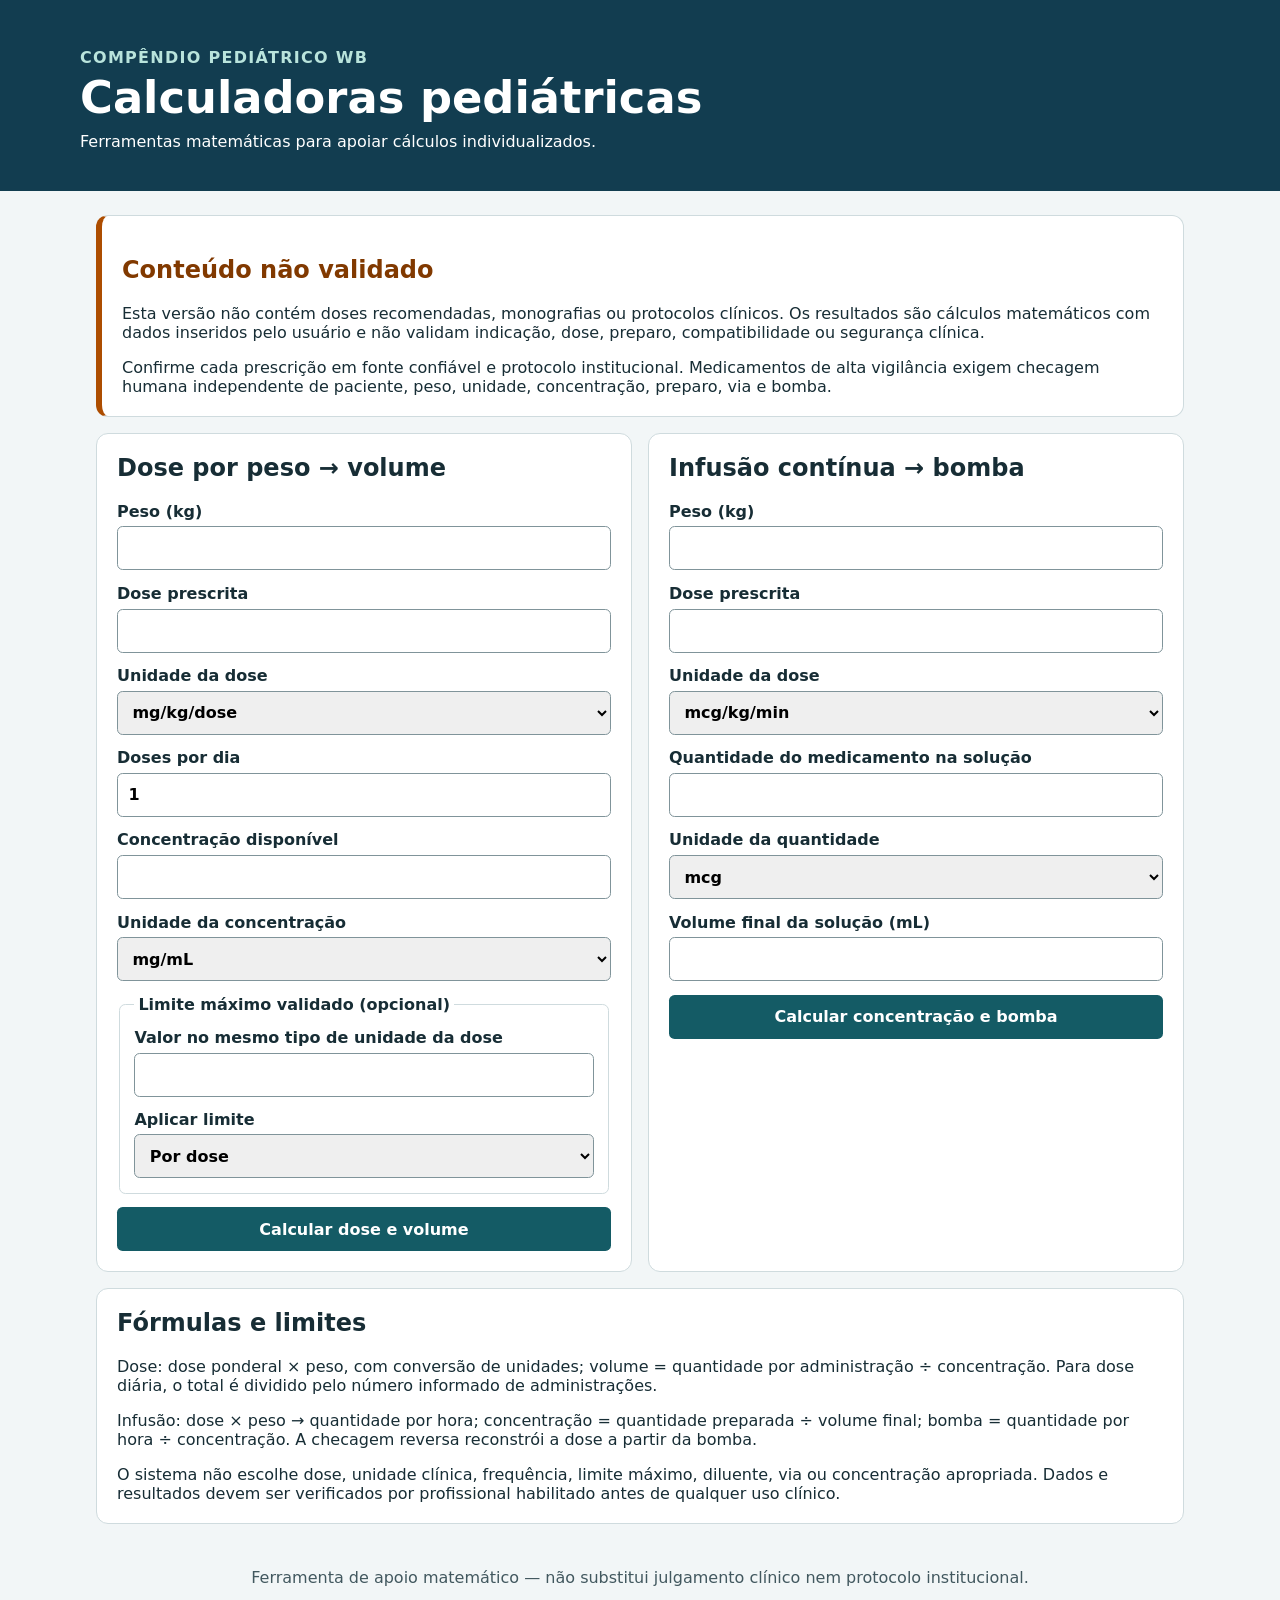
==== index.html @ 2117b73f "Add pediatric calculators and Pages deployment Co-authored-by: iagochaves3-cell <321781833+iagochave" ====
<!doctype html>
<html lang="pt-BR">
  <head>
    <meta charset="utf-8">
    <meta name="viewport" content="width=device-width, initial-scale=1">
    <meta name="theme-color" content="#123d50">
    <title>Compêndio Pediátrico WB — cálculos</title>
    <link rel="stylesheet" href="styles.css">
    <script type="module" src="src/app.mjs"></script>
  </head>
  <body>
    <header class="site-header">
      <p class="eyebrow">Compêndio Pediátrico WB</p>
      <h1>Calculadoras pediátricas</h1>
      <p>Ferramentas matemáticas para apoiar cálculos individualizados.</p>
    </header>

    <main>
      <section class="notice" aria-labelledby="notice-title">
        <h2 id="notice-title">Conteúdo não validado</h2>
        <p>Esta versão não contém doses recomendadas, monografias ou protocolos clínicos. Os resultados são cálculos matemáticos com dados inseridos pelo usuário e não validam indicação, dose, preparo, compatibilidade ou segurança clínica.</p>
        <p>Confirme cada prescrição em fonte confiável e protocolo institucional. Medicamentos de alta vigilância exigem checagem humana independente de paciente, peso, unidade, concentração, preparo, via e bomba.</p>
      </section>

      <div class="calculators">
        <section class="panel" aria-labelledby="dose-title">
          <h2 id="dose-title">Dose por peso → volume</h2>
          <form id="dose-form">
            <label>Peso (kg)
              <input name="weightKg" type="number" min="0.001" step="any" required>
            </label>
            <label>Dose prescrita
              <input name="dose" type="number" min="0.000001" step="any" required>
            </label>
            <label>Unidade da dose
              <select id="dose-unit" name="doseUnit">
                <option>mg/kg/dose</option><option>mcg/kg/dose</option>
                <option>g/kg/dose</option><option>U/kg/dose</option>
                <option>mU/kg/dose</option><option>mEq/kg/dose</option>
                <option>mg/kg/day</option><option>mcg/kg/day</option>
                <option>g/kg/day</option><option>U/kg/day</option>
                <option>mU/kg/day</option><option>mEq/kg/day</option>
              </select>
            </label>
            <label data-daily-field hidden>Doses por dia
              <input name="dosesPerDay" type="number" min="1" max="24" step="1" value="1">
            </label>
            <label>Concentração disponível
              <input name="concentration" type="number" min="0.000001" step="any" required>
            </label>
            <label>Unidade da concentração
              <select name="concentrationUnit">
                <option>mg/mL</option><option>mcg/mL</option><option>g/mL</option>
                <option>U/mL</option><option>mU/mL</option><option>mEq/mL</option>
              </select>
            </label>
            <fieldset>
              <legend>Limite máximo validado (opcional)</legend>
              <label>Valor no mesmo tipo de unidade da dose
                <input name="maximum" type="number" min="0.000001" step="any">
              </label>
              <label>Aplicar limite
                <select name="maximumScope">
                  <option value="dose">Por dose</option><option value="day">Por dia</option>
                </select>
              </label>
            </fieldset>
            <button type="submit">Calcular dose e volume</button>
            <p class="error" role="alert" hidden></p>
            <div class="result" id="dose-result" aria-live="polite" hidden></div>
          </form>
        </section>

        <section class="panel" aria-labelledby="infusion-title">
          <h2 id="infusion-title">Infusão contínua → bomba</h2>
          <form id="infusion-form">
            <label>Peso (kg)
              <input name="weightKg" type="number" min="0.001" step="any" required>
            </label>
            <label>Dose prescrita
              <input name="dose" type="number" min="0.000001" step="any" required>
            </label>
            <label>Unidade da dose
              <select name="doseUnit">
                <option>mcg/kg/min</option><option>mcg/kg/h</option>
                <option>mg/kg/min</option><option>mg/kg/h</option>
                <option>g/kg/min</option><option>g/kg/h</option>
                <option>U/kg/min</option><option>U/kg/h</option>
                <option>mU/kg/min</option><option>mU/kg/h</option>
                <option>mEq/kg/min</option><option>mEq/kg/h</option>
              </select>
            </label>
            <label>Quantidade do medicamento na solução
              <input name="quantity" type="number" min="0.000001" step="any" required>
            </label>
            <label>Unidade da quantidade
              <select name="quantityUnit">
                <option>mcg</option><option>mg</option><option>g</option>
                <option>U</option><option>mU</option><option>mEq</option>
              </select>
            </label>
            <label>Volume final da solução (mL)
              <input name="finalVolumeMl" type="number" min="0.001" step="any" required>
            </label>
            <button type="submit">Calcular concentração e bomba</button>
            <p class="error" role="alert" hidden></p>
            <div class="result" id="infusion-result" aria-live="polite" hidden></div>
          </form>
        </section>
      </div>

      <section class="method" aria-labelledby="method-title">
        <h2 id="method-title">Fórmulas e limites</h2>
        <p>Dose: dose ponderal × peso, com conversão de unidades; volume = quantidade por administração ÷ concentração. Para dose diária, o total é dividido pelo número informado de administrações.</p>
        <p>Infusão: dose × peso → quantidade por hora; concentração = quantidade preparada ÷ volume final; bomba = quantidade por hora ÷ concentração. A checagem reversa reconstrói a dose a partir da bomba.</p>
        <p>O sistema não escolhe dose, unidade clínica, frequência, limite máximo, diluente, via ou concentração apropriada. Dados e resultados devem ser verificados por profissional habilitado antes de qualquer uso clínico.</p>
      </section>
    </main>
    <footer>Ferramenta de apoio matemático — não substitui julgamento clínico nem protocolo institucional.</footer>
  </body>
</html>
---- styles.css ----
:root {
  color-scheme: light;
  font-family: system-ui, -apple-system, BlinkMacSystemFont, "Segoe UI", sans-serif;
  color: #172d35;
  background: #f2f6f7;
  font-synthesis: none;
}

* { box-sizing: border-box; }

body { margin: 0; }

.site-header {
  padding: 2.5rem max(1.25rem, calc((100% - 1120px) / 2));
  color: white;
  background: #123d50;
}

.site-header h1 { margin: 0.25rem 0; font-size: clamp(1.8rem, 5vw, 2.8rem); }
.site-header p { margin: 0.5rem 0 0; }
.eyebrow { color: #b9e4dc; font-weight: 700; letter-spacing: 0.08em; text-transform: uppercase; }
main { max-width: 1120px; margin: 1.5rem auto; padding: 0 1rem; }

.notice, .panel, .method {
  border: 1px solid #cfdbde;
  border-radius: 0.75rem;
  background: white;
  padding: 1.25rem;
}

.notice { border-left: 6px solid #ad4d00; }
.notice h2 { color: #813900; }
.notice p:last-child, .method p:last-child { margin-bottom: 0; }
.calculators { display: grid; grid-template-columns: repeat(2, minmax(0, 1fr)); gap: 1rem; margin: 1rem 0; }
.panel h2, .method h2 { margin-top: 0; }
form { display: grid; gap: 0.85rem; }
label { display: grid; gap: 0.35rem; font-weight: 650; }
input, select, button { min-height: 2.75rem; border: 1px solid #80949a; border-radius: 0.35rem; padding: 0.5rem 0.65rem; font: inherit; }
input:focus, select:focus, button:focus-visible { outline: 3px solid #70b6a8; outline-offset: 2px; }
fieldset { display: grid; gap: 0.8rem; border: 1px solid #cfdbde; border-radius: 0.4rem; padding: 0.9rem; }
legend { font-weight: 700; padding: 0 0.25rem; }
button { border: 0; color: white; background: #145b65; font-weight: 700; cursor: pointer; }
button:hover { background: #0e434b; }
.result { border-radius: 0.4rem; background: #e9f5f1; padding: 0.8rem; overflow-wrap: anywhere; }
.result p:first-child { margin-top: 0; }
.result p:last-child { margin-bottom: 0; }
.warning, .error { color: #813900; font-weight: 700; }
.error { padding: 0.75rem; border-radius: 0.4rem; background: #fff0df; }
.method { margin-bottom: 1rem; }
footer { padding: 1.25rem; text-align: center; color: #42585f; }

@media (max-width: 760px) {
  .calculators { grid-template-columns: 1fr; }
}
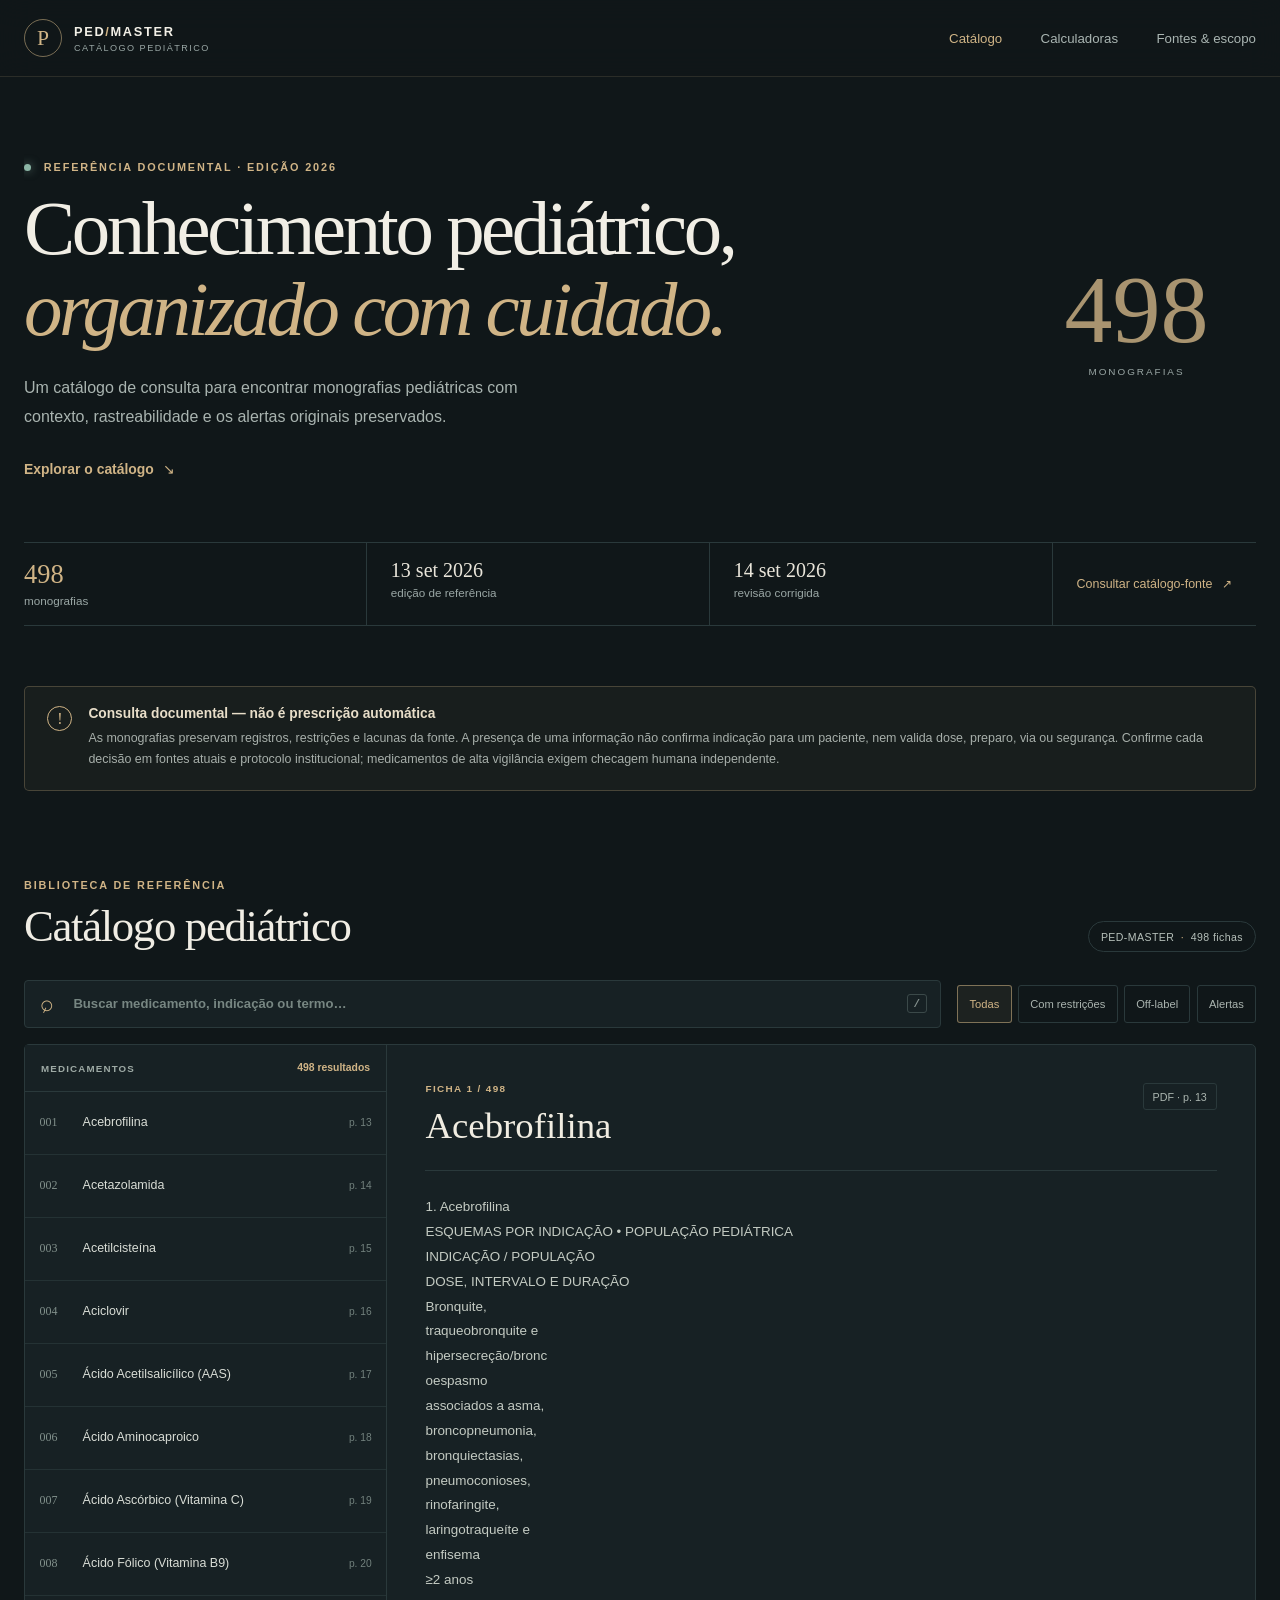
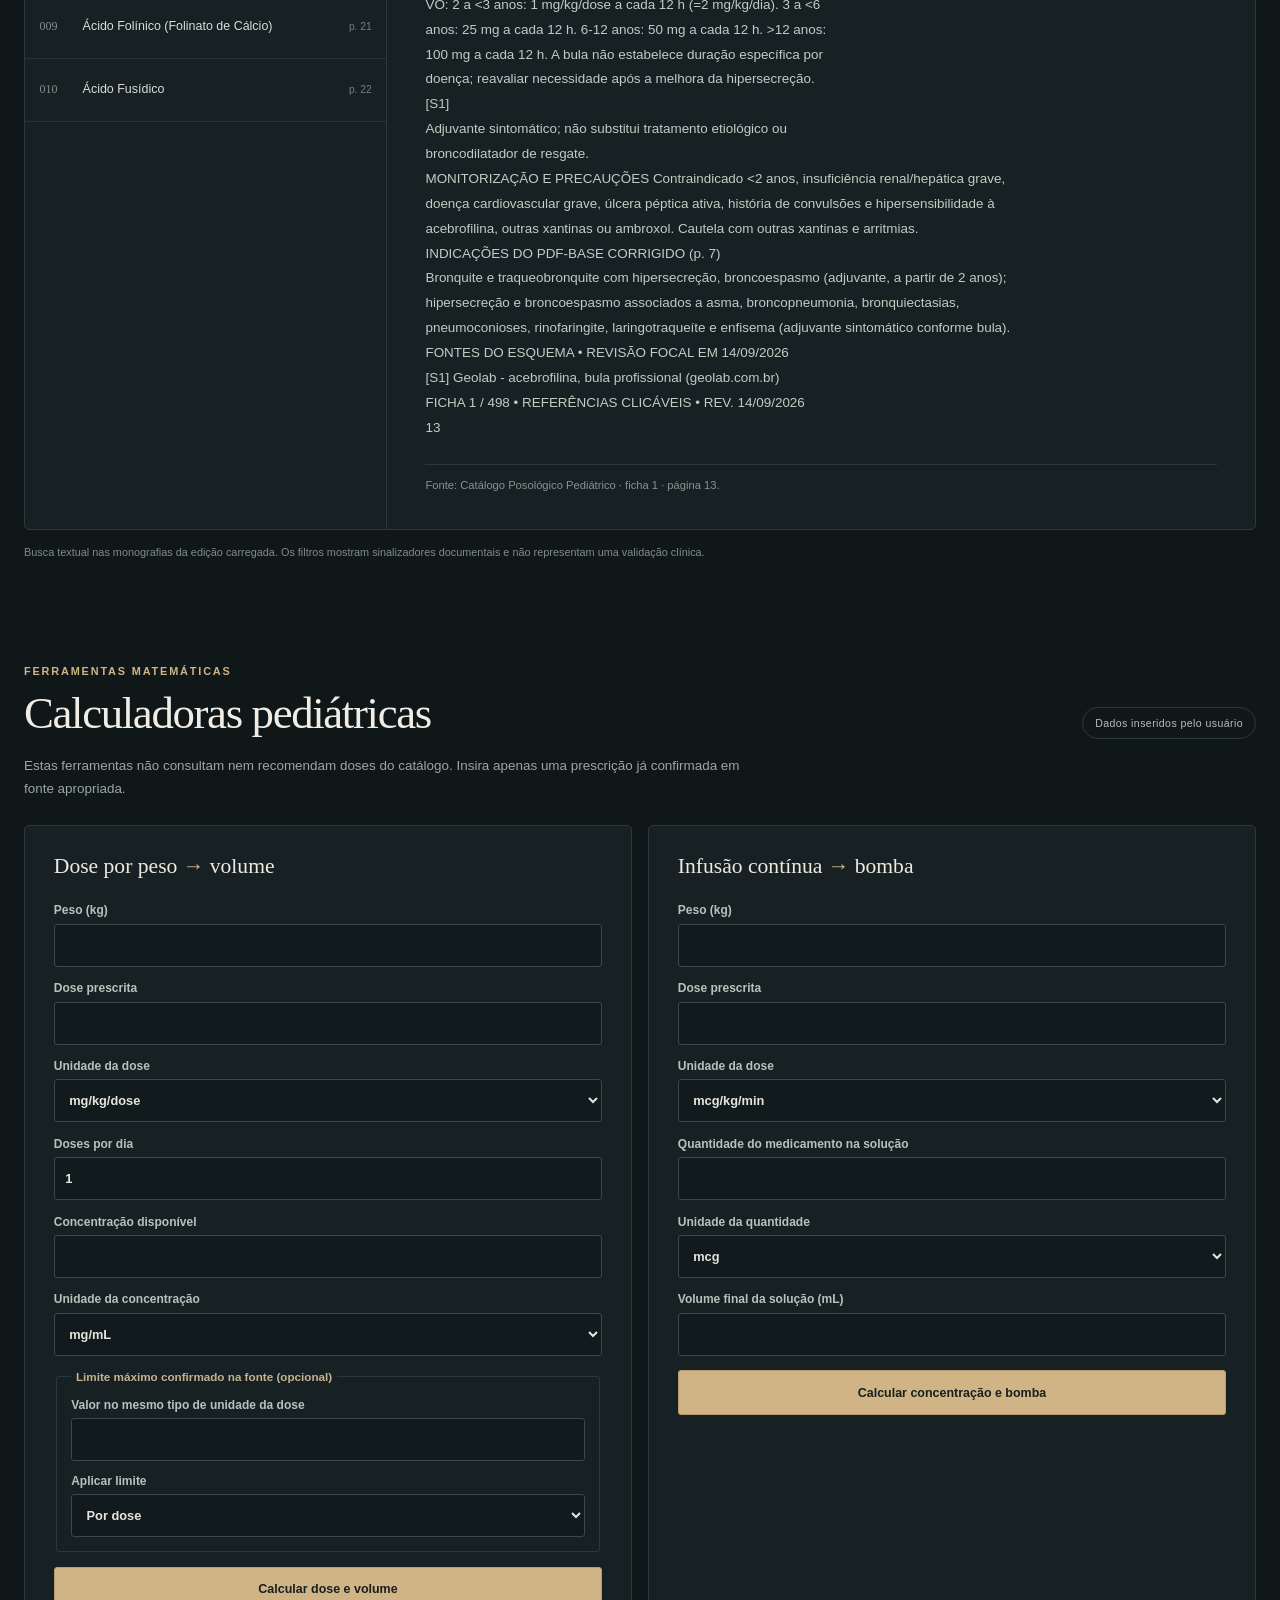
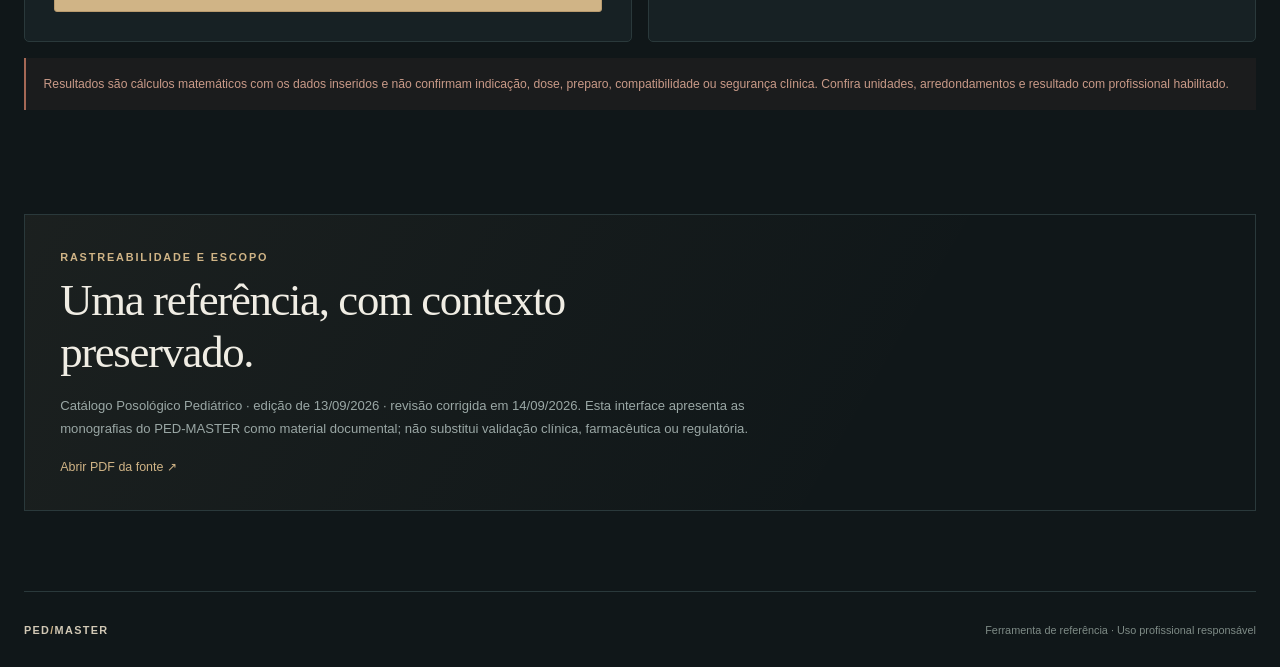
==== commit 7dd7fc60: "Changes before error encountered Agent-Logs-Url: https://github.com/iagochaves3-cell/compeniowb/sess" ====
--- a/index.html
+++ b/index.html
@@ -3,119 +3,190 @@
   <head>
     <meta charset="utf-8">
     <meta name="viewport" content="width=device-width, initial-scale=1">
-    <meta name="theme-color" content="#123d50">
-    <title>Compêndio Pediátrico WB — cálculos</title>
+    <meta name="theme-color" content="#101719">
+    <meta name="description" content="Catálogo Pediátrico — consulta documental e busca em 498 monografias do PED-MASTER.">
+    <title>Catálogo Pediátrico — PED-MASTER</title>
     <link rel="stylesheet" href="styles.css">
+    <script type="module" src="src/catalog.mjs"></script>
     <script type="module" src="src/app.mjs"></script>
   </head>
   <body>
     <header class="site-header">
-      <p class="eyebrow">Compêndio Pediátrico WB</p>
-      <h1>Calculadoras pediátricas</h1>
-      <p>Ferramentas matemáticas para apoiar cálculos individualizados.</p>
+      <div class="header-inner">
+        <a class="brand" href="#inicio" aria-label="Catálogo Pediátrico, início">
+          <span class="brand-mark" aria-hidden="true">P</span>
+          <span><span class="brand-name">PED<span class="brand-separator">/</span>MASTER</span><span class="brand-caption">CATÁLOGO PEDIÁTRICO</span></span>
+        </a>
+        <nav aria-label="Navegação principal">
+          <a class="active" href="#catalogo">Catálogo</a>
+          <a href="#calculadoras">Calculadoras</a>
+          <a href="#fontes">Fontes &amp; escopo</a>
+        </nav>
+      </div>
     </header>
 
-    <main>
-      <section class="notice" aria-labelledby="notice-title">
-        <h2 id="notice-title">Conteúdo não validado</h2>
-        <p>Esta versão não contém doses recomendadas, monografias ou protocolos clínicos. Os resultados são cálculos matemáticos com dados inseridos pelo usuário e não validam indicação, dose, preparo, compatibilidade ou segurança clínica.</p>
-        <p>Confirme cada prescrição em fonte confiável e protocolo institucional. Medicamentos de alta vigilância exigem checagem humana independente de paciente, peso, unidade, concentração, preparo, via e bomba.</p>
+    <main id="inicio">
+      <section class="hero" aria-labelledby="page-title">
+        <div class="hero-copy">
+          <p class="eyebrow"><span class="status-dot" aria-hidden="true"></span> Referência documental · edição 2026</p>
+          <h1 id="page-title">Conhecimento pediátrico,<br><em>organizado com cuidado.</em></h1>
+          <p class="hero-description">Um catálogo de consulta para encontrar monografias pediátricas com contexto, rastreabilidade e os alertas originais preservados.</p>
+          <a class="hero-link" href="#catalogo">Explorar o catálogo <span aria-hidden="true">↘</span></a>
+        </div>
+        <div class="hero-ornament" aria-hidden="true"><span>498</span><small>MONOGRAFIAS</small></div>
       </section>
 
-      <div class="calculators">
-        <section class="panel" aria-labelledby="dose-title">
-          <h2 id="dose-title">Dose por peso → volume</h2>
-          <form id="dose-form">
-            <label>Peso (kg)
-              <input name="weightKg" type="number" min="0.001" step="any" required>
-            </label>
-            <label>Dose prescrita
-              <input name="dose" type="number" min="0.000001" step="any" required>
-            </label>
-            <label>Unidade da dose
-              <select id="dose-unit" name="doseUnit">
-                <option>mg/kg/dose</option><option>mcg/kg/dose</option>
-                <option>g/kg/dose</option><option>U/kg/dose</option>
-                <option>mU/kg/dose</option><option>mEq/kg/dose</option>
-                <option>mg/kg/day</option><option>mcg/kg/day</option>
-                <option>g/kg/day</option><option>U/kg/day</option>
-                <option>mU/kg/day</option><option>mEq/kg/day</option>
-              </select>
-            </label>
-            <label data-daily-field hidden>Doses por dia
-              <input name="dosesPerDay" type="number" min="1" max="24" step="1" value="1">
-            </label>
-            <label>Concentração disponível
-              <input name="concentration" type="number" min="0.000001" step="any" required>
-            </label>
-            <label>Unidade da concentração
-              <select name="concentrationUnit">
-                <option>mg/mL</option><option>mcg/mL</option><option>g/mL</option>
-                <option>U/mL</option><option>mU/mL</option><option>mEq/mL</option>
-              </select>
-            </label>
-            <fieldset>
-              <legend>Limite máximo validado (opcional)</legend>
-              <label>Valor no mesmo tipo de unidade da dose
-                <input name="maximum" type="number" min="0.000001" step="any">
+      <section class="stats" aria-label="Dados da edição">
+        <div><strong id="stat-count">—</strong><span>monografias</span></div>
+        <div><strong>13 set 2026</strong><span>edição de referência</span></div>
+        <div><strong>14 set 2026</strong><span>revisão corrigida</span></div>
+        <a href="catalogo-base.pdf" target="_blank" rel="noreferrer">Consultar catálogo-fonte <span aria-hidden="true">↗</span></a>
+      </section>
+
+      <section class="safety-notice" aria-labelledby="safety-title">
+        <span class="notice-icon" aria-hidden="true">!</span>
+        <div>
+          <h2 id="safety-title">Consulta documental — não é prescrição automática</h2>
+          <p>As monografias preservam registros, restrições e lacunas da fonte. A presença de uma informação não confirma indicação para um paciente, nem valida dose, preparo, via ou segurança. Confirme cada decisão em fontes atuais e protocolo institucional; medicamentos de alta vigilância exigem checagem humana independente.</p>
+        </div>
+      </section>
+
+      <section id="catalogo" class="catalog-section" aria-labelledby="catalog-title">
+        <div class="section-heading">
+          <div><p class="eyebrow">Biblioteca de referência</p><h2 id="catalog-title">Catálogo pediátrico</h2></div>
+          <span class="source-chip">PED-MASTER <span aria-hidden="true">·</span> 498 fichas</span>
+        </div>
+
+        <div class="catalog-tools">
+          <label class="search-box">
+            <span class="search-icon" aria-hidden="true">⌕</span>
+            <span class="visually-hidden">Buscar medicamento ou conteúdo da monografia</span>
+            <input id="catalog-search" type="search" placeholder="Buscar medicamento, indicação ou termo…" autocomplete="off">
+            <kbd>/</kbd>
+          </label>
+          <div class="filter-row" role="group" aria-label="Filtrar monografias">
+            <button class="filter-button selected" type="button" data-filter="all" aria-pressed="true">Todas</button>
+            <button class="filter-button" type="button" data-filter="restriction" aria-pressed="false">Com restrições</button>
+            <button class="filter-button" type="button" data-filter="off-label" aria-pressed="false">Off-label</button>
+            <button class="filter-button" type="button" data-filter="alert" aria-pressed="false">Alertas</button>
+          </div>
+        </div>
+
+        <div class="catalog-layout">
+          <aside class="catalog-sidebar" aria-label="Resultados do catálogo">
+            <div class="list-heading"><span>MEDICAMENTOS</span><span id="result-count" aria-live="polite">Carregando…</span></div>
+            <div id="catalog-list" class="catalog-list"></div>
+          </aside>
+          <article id="monograph" class="monograph" aria-live="polite" aria-label="Detalhes da monografia selecionada">
+            <div class="loading-state"><span class="loading-ring" aria-hidden="true"></span><p>Carregando o catálogo…</p></div>
+          </article>
+        </div>
+        <p id="catalog-error" class="catalog-error" role="alert" hidden>Não foi possível carregar o catálogo. Atualize a página ou consulte o arquivo-fonte.</p>
+        <p class="catalog-footnote">Busca textual nas monografias da edição carregada. Os filtros mostram sinalizadores documentais e não representam uma validação clínica.</p>
+      </section>
+
+      <section id="calculadoras" class="calculators-section" aria-labelledby="calculators-title">
+        <div class="section-heading">
+          <div><p class="eyebrow">Ferramentas matemáticas</p><h2 id="calculators-title">Calculadoras pediátricas</h2></div>
+          <span class="source-chip">Dados inseridos pelo usuário</span>
+        </div>
+        <p class="section-intro">Estas ferramentas não consultam nem recomendam doses do catálogo. Insira apenas uma prescrição já confirmada em fonte apropriada.</p>
+        <div class="calculators">
+          <section class="panel" aria-labelledby="dose-title">
+            <h3 id="dose-title">Dose por peso <span>→</span> volume</h3>
+            <form id="dose-form">
+              <label>Peso (kg)
+                <input name="weightKg" type="number" min="0.001" step="any" required>
               </label>
-              <label>Aplicar limite
-                <select name="maximumScope">
-                  <option value="dose">Por dose</option><option value="day">Por dia</option>
+              <label>Dose prescrita
+                <input name="dose" type="number" min="0.000001" step="any" required>
+              </label>
+              <label>Unidade da dose
+                <select id="dose-unit" name="doseUnit">
+                  <option>mg/kg/dose</option><option>mcg/kg/dose</option>
+                  <option>g/kg/dose</option><option>U/kg/dose</option>
+                  <option>mU/kg/dose</option><option>mEq/kg/dose</option>
+                  <option>mg/kg/day</option><option>mcg/kg/day</option>
+                  <option>g/kg/day</option><option>U/kg/day</option>
+                  <option>mU/kg/day</option><option>mEq/kg/day</option>
                 </select>
               </label>
-            </fieldset>
-            <button type="submit">Calcular dose e volume</button>
-            <p class="error" role="alert" hidden></p>
-            <div class="result" id="dose-result" aria-live="polite" hidden></div>
-          </form>
-        </section>
+              <label data-daily-field hidden>Doses por dia
+                <input name="dosesPerDay" type="number" min="1" max="24" step="1" value="1">
+              </label>
+              <label>Concentração disponível
+                <input name="concentration" type="number" min="0.000001" step="any" required>
+              </label>
+              <label>Unidade da concentração
+                <select name="concentrationUnit">
+                  <option>mg/mL</option><option>mcg/mL</option><option>g/mL</option>
+                  <option>U/mL</option><option>mU/mL</option><option>mEq/mL</option>
+                </select>
+              </label>
+              <fieldset>
+                <legend>Limite máximo confirmado na fonte (opcional)</legend>
+                <label>Valor no mesmo tipo de unidade da dose
+                  <input name="maximum" type="number" min="0.000001" step="any">
+                </label>
+                <label>Aplicar limite
+                  <select name="maximumScope">
+                    <option value="dose">Por dose</option><option value="day">Por dia</option>
+                  </select>
+                </label>
+              </fieldset>
+              <button type="submit">Calcular dose e volume</button>
+              <p class="error" role="alert" hidden></p>
+              <div class="result" id="dose-result" aria-live="polite" hidden></div>
+            </form>
+          </section>
 
-        <section class="panel" aria-labelledby="infusion-title">
-          <h2 id="infusion-title">Infusão contínua → bomba</h2>
-          <form id="infusion-form">
-            <label>Peso (kg)
-              <input name="weightKg" type="number" min="0.001" step="any" required>
-            </label>
-            <label>Dose prescrita
-              <input name="dose" type="number" min="0.000001" step="any" required>
-            </label>
-            <label>Unidade da dose
-              <select name="doseUnit">
-                <option>mcg/kg/min</option><option>mcg/kg/h</option>
-                <option>mg/kg/min</option><option>mg/kg/h</option>
-                <option>g/kg/min</option><option>g/kg/h</option>
-                <option>U/kg/min</option><option>U/kg/h</option>
-                <option>mU/kg/min</option><option>mU/kg/h</option>
-                <option>mEq/kg/min</option><option>mEq/kg/h</option>
-              </select>
-            </label>
-            <label>Quantidade do medicamento na solução
-              <input name="quantity" type="number" min="0.000001" step="any" required>
-            </label>
-            <label>Unidade da quantidade
-              <select name="quantityUnit">
-                <option>mcg</option><option>mg</option><option>g</option>
-                <option>U</option><option>mU</option><option>mEq</option>
-              </select>
-            </label>
-            <label>Volume final da solução (mL)
-              <input name="finalVolumeMl" type="number" min="0.001" step="any" required>
-            </label>
-            <button type="submit">Calcular concentração e bomba</button>
-            <p class="error" role="alert" hidden></p>
-            <div class="result" id="infusion-result" aria-live="polite" hidden></div>
-          </form>
-        </section>
-      </div>
+          <section class="panel" aria-labelledby="infusion-title">
+            <h3 id="infusion-title">Infusão contínua <span>→</span> bomba</h3>
+            <form id="infusion-form">
+              <label>Peso (kg)
+                <input name="weightKg" type="number" min="0.001" step="any" required>
+              </label>
+              <label>Dose prescrita
+                <input name="dose" type="number" min="0.000001" step="any" required>
+              </label>
+              <label>Unidade da dose
+                <select name="doseUnit">
+                  <option>mcg/kg/min</option><option>mcg/kg/h</option>
+                  <option>mg/kg/min</option><option>mg/kg/h</option>
+                  <option>g/kg/min</option><option>g/kg/h</option>
+                  <option>U/kg/min</option><option>U/kg/h</option>
+                  <option>mU/kg/min</option><option>mU/kg/h</option>
+                  <option>mEq/kg/min</option><option>mEq/kg/h</option>
+                </select>
+              </label>
+              <label>Quantidade do medicamento na solução
+                <input name="quantity" type="number" min="0.000001" step="any" required>
+              </label>
+              <label>Unidade da quantidade
+                <select name="quantityUnit">
+                  <option>mcg</option><option>mg</option><option>g</option>
+                  <option>U</option><option>mU</option><option>mEq</option>
+                </select>
+              </label>
+              <label>Volume final da solução (mL)
+                <input name="finalVolumeMl" type="number" min="0.001" step="any" required>
+              </label>
+              <button type="submit">Calcular concentração e bomba</button>
+              <p class="error" role="alert" hidden></p>
+              <div class="result" id="infusion-result" aria-live="polite" hidden></div>
+            </form>
+          </section>
+        </div>
+        <p class="calculator-warning">Resultados são cálculos matemáticos com os dados inseridos e não confirmam indicação, dose, preparo, compatibilidade ou segurança clínica. Confira unidades, arredondamentos e resultado com profissional habilitado.</p>
+      </section>
 
-      <section class="method" aria-labelledby="method-title">
-        <h2 id="method-title">Fórmulas e limites</h2>
-        <p>Dose: dose ponderal × peso, com conversão de unidades; volume = quantidade por administração ÷ concentração. Para dose diária, o total é dividido pelo número informado de administrações.</p>
-        <p>Infusão: dose × peso → quantidade por hora; concentração = quantidade preparada ÷ volume final; bomba = quantidade por hora ÷ concentração. A checagem reversa reconstrói a dose a partir da bomba.</p>
-        <p>O sistema não escolhe dose, unidade clínica, frequência, limite máximo, diluente, via ou concentração apropriada. Dados e resultados devem ser verificados por profissional habilitado antes de qualquer uso clínico.</p>
+      <section id="fontes" class="source-section" aria-labelledby="source-title">
+        <p class="eyebrow">Rastreabilidade e escopo</p>
+        <h2 id="source-title">Uma referência, com contexto preservado.</h2>
+        <p>Catálogo Posológico Pediátrico · edição de 13/09/2026 · revisão corrigida em 14/09/2026. Esta interface apresenta as monografias do PED-MASTER como material documental; não substitui validação clínica, farmacêutica ou regulatória.</p>
+        <a href="catalogo-base.pdf" target="_blank" rel="noreferrer">Abrir PDF da fonte <span aria-hidden="true">↗</span></a>
       </section>
     </main>
-    <footer>Ferramenta de apoio matemático — não substitui julgamento clínico nem protocolo institucional.</footer>
+    <footer><span>PED<span class="brand-separator">/</span>MASTER</span><span>Ferramenta de referência · Uso profissional responsável</span></footer>
   </body>
 </html>
--- a/styles.css
+++ b/styles.css
@@ -1,54 +1,227 @@
 :root {
-  color-scheme: light;
-  font-family: system-ui, -apple-system, BlinkMacSystemFont, "Segoe UI", sans-serif;
-  color: #172d35;
-  background: #f2f6f7;
+  color-scheme: dark;
+  font-family: Inter, "Avenir Next", Avenir, "Segoe UI", sans-serif;
+  color: #e8e5dc;
+  background: #101719;
   font-synthesis: none;
+  --bg: #101719;
+  --surface: #172124;
+  --surface-raised: #1b282b;
+  --line: #2a393b;
+  --muted: #9aa7a5;
+  --gold: #d0b486;
+  --mint: #8cb6a6;
 }
 
 * { box-sizing: border-box; }
-
-body { margin: 0; }
+html { scroll-behavior: smooth; scroll-padding-top: 6rem; }
+body { margin: 0; min-width: 320px; background: var(--bg); }
+a { color: inherit; }
+button, input, select { font: inherit; }
+button, a, input, select { -webkit-tap-highlight-color: transparent; }
 
 .site-header {
-  padding: 2.5rem max(1.25rem, calc((100% - 1120px) / 2));
-  color: white;
-  background: #123d50;
-}
-
-.site-header h1 { margin: 0.25rem 0; font-size: clamp(1.8rem, 5vw, 2.8rem); }
-.site-header p { margin: 0.5rem 0 0; }
-.eyebrow { color: #b9e4dc; font-weight: 700; letter-spacing: 0.08em; text-transform: uppercase; }
-main { max-width: 1120px; margin: 1.5rem auto; padding: 0 1rem; }
-
-.notice, .panel, .method {
-  border: 1px solid #cfdbde;
-  border-radius: 0.75rem;
-  background: white;
-  padding: 1.25rem;
-}
-
-.notice { border-left: 6px solid #ad4d00; }
-.notice h2 { color: #813900; }
-.notice p:last-child, .method p:last-child { margin-bottom: 0; }
-.calculators { display: grid; grid-template-columns: repeat(2, minmax(0, 1fr)); gap: 1rem; margin: 1rem 0; }
-.panel h2, .method h2 { margin-top: 0; }
-form { display: grid; gap: 0.85rem; }
-label { display: grid; gap: 0.35rem; font-weight: 650; }
-input, select, button { min-height: 2.75rem; border: 1px solid #80949a; border-radius: 0.35rem; padding: 0.5rem 0.65rem; font: inherit; }
-input:focus, select:focus, button:focus-visible { outline: 3px solid #70b6a8; outline-offset: 2px; }
-fieldset { display: grid; gap: 0.8rem; border: 1px solid #cfdbde; border-radius: 0.4rem; padding: 0.9rem; }
-legend { font-weight: 700; padding: 0 0.25rem; }
-button { border: 0; color: white; background: #145b65; font-weight: 700; cursor: pointer; }
-button:hover { background: #0e434b; }
-.result { border-radius: 0.4rem; background: #e9f5f1; padding: 0.8rem; overflow-wrap: anywhere; }
+  position: sticky;
+  z-index: 10;
+  top: 0;
+  border-bottom: 1px solid rgba(208, 180, 134, 0.14);
+  background: rgba(16, 23, 25, 0.94);
+  backdrop-filter: blur(16px);
+}
+.header-inner {
+  display: flex;
+  width: min(1240px, calc(100% - 3rem));
+  min-height: 76px;
+  margin: auto;
+  align-items: center;
+  justify-content: space-between;
+  gap: 2rem;
+}
+.brand { display: flex; align-items: center; gap: 0.75rem; text-decoration: none; }
+.brand-mark {
+  display: grid;
+  width: 38px;
+  height: 38px;
+  border: 1px solid rgba(208, 180, 134, 0.55);
+  border-radius: 50%;
+  color: var(--gold);
+  font-family: Georgia, "Times New Roman", serif;
+  font-size: 1.35rem;
+  place-items: center;
+}
+.brand-name { display: block; color: #f2efe6; font-size: 0.8rem; font-weight: 750; letter-spacing: 0.13em; }
+.brand-separator { color: var(--gold); }
+.brand-caption { display: block; margin-top: 0.25rem; color: var(--muted); font-size: 0.57rem; letter-spacing: 0.16em; }
+nav { display: flex; align-items: center; gap: clamp(1rem, 3vw, 2.5rem); }
+nav a { padding: 0.6rem 0; color: #aab5b2; font-size: 0.83rem; text-decoration: none; transition: color 160ms ease; }
+nav a:hover, nav a:focus-visible, nav a.active { color: var(--gold); }
+
+main { width: min(1240px, calc(100% - 3rem)); margin: auto; }
+.hero {
+  position: relative;
+  display: flex;
+  min-height: 400px;
+  padding: 5.25rem 0 4rem;
+  align-items: center;
+  justify-content: space-between;
+  overflow: hidden;
+}
+.hero::before {
+  position: absolute;
+  z-index: -1;
+  top: 1rem;
+  right: -6rem;
+  width: 38rem;
+  height: 38rem;
+  border: 1px solid rgba(208, 180, 134, 0.1);
+  border-radius: 50%;
+  box-shadow: 0 0 0 3rem rgba(208, 180, 134, 0.018), 0 0 0 6rem rgba(208, 180, 134, 0.018);
+  content: "";
+}
+.hero-copy { max-width: 730px; }
+.eyebrow { margin: 0 0 1rem; color: var(--gold); font-size: 0.68rem; font-weight: 700; letter-spacing: 0.17em; text-transform: uppercase; }
+.status-dot { display: inline-block; width: 7px; height: 7px; margin-right: 0.5rem; border-radius: 50%; background: var(--mint); box-shadow: 0 0 10px rgba(140, 182, 166, 0.6); }
+h1, h2, h3, p { overflow-wrap: anywhere; }
+h1 { margin: 0; color: #f1eee5; font-family: Georgia, "Times New Roman", serif; font-size: clamp(2.8rem, 6vw, 5.4rem); font-weight: 400; letter-spacing: -0.045em; line-height: 1.05; }
+h1 em { color: var(--gold); font-weight: 400; }
+.hero-description { max-width: 560px; margin: 1.5rem 0 1.75rem; color: #a9b4b0; font-size: 1rem; line-height: 1.8; }
+.hero-link { display: inline-flex; align-items: center; gap: 0.6rem; color: var(--gold); font-size: 0.87rem; font-weight: 650; text-decoration: none; }
+.hero-link:hover span { transform: translate(2px, 2px); }
+.hero-link span { display: inline-block; transition: transform 160ms ease; }
+.hero-ornament { display: grid; min-width: 175px; margin: 0 2rem 0 1rem; justify-items: center; color: rgba(208, 180, 134, 0.8); }
+.hero-ornament span { font-family: Georgia, "Times New Roman", serif; font-size: 6rem; line-height: 1; }
+.hero-ornament small { margin-top: 0.5rem; color: var(--muted); font-size: 0.62rem; letter-spacing: 0.2em; }
+
+.stats { display: grid; grid-template-columns: 1fr 1fr 1fr auto; margin-bottom: 3.75rem; border-top: 1px solid var(--line); border-bottom: 1px solid var(--line); }
+.stats > div, .stats > a { min-height: 82px; padding: 1rem 1.5rem; border-right: 1px solid var(--line); }
+.stats > div:first-child { padding-left: 0; }
+.stats > a { display: flex; align-items: center; gap: 0.6rem; border-right: 0; color: var(--gold); font-size: 0.78rem; text-decoration: none; }
+.stats > a:hover { color: #ead8b9; }
+.stats strong, .stats span { display: block; }
+.stats strong { color: #e9e5da; font-family: Georgia, "Times New Roman", serif; font-size: 1.25rem; font-weight: 400; }
+.stats div:first-child strong { color: var(--gold); font-size: 1.65rem; }
+.stats div span { margin-top: 0.25rem; color: var(--muted); font-size: 0.73rem; }
+
+.safety-notice { display: flex; gap: 1rem; margin-bottom: 5.5rem; padding: 1.2rem 1.4rem; border: 1px solid rgba(208, 180, 134, 0.26); border-radius: 5px; background: rgba(208, 180, 134, 0.045); }
+.notice-icon { display: grid; flex: 0 0 25px; width: 25px; height: 25px; border: 1px solid var(--gold); border-radius: 50%; color: var(--gold); font-family: Georgia, serif; place-items: center; }
+.safety-notice h2 { margin: 0 0 0.45rem; color: #e8dec9; font-size: 0.86rem; font-weight: 650; }
+.safety-notice p { margin: 0; color: #a7afaa; font-size: 0.78rem; line-height: 1.7; }
+
+.catalog-section, .calculators-section { margin-bottom: 6.5rem; }
+.section-heading { display: flex; align-items: end; justify-content: space-between; gap: 1rem; margin-bottom: 1.7rem; }
+.section-heading .eyebrow { margin-bottom: 0.6rem; }
+.section-heading h2, .source-section h2 { margin: 0; color: #f0ede4; font-family: Georgia, "Times New Roman", serif; font-size: clamp(2rem, 4vw, 2.8rem); font-weight: 400; letter-spacing: -0.03em; }
+.source-chip { padding: 0.55rem 0.75rem; border: 1px solid var(--line); border-radius: 999px; color: #b6c0ba; font-size: 0.66rem; letter-spacing: 0.04em; white-space: nowrap; }
+.source-chip span { padding: 0 0.2rem; color: var(--gold); }
+.catalog-tools { display: flex; align-items: center; justify-content: space-between; gap: 1rem; margin-bottom: 1rem; }
+.search-box { display: flex; min-width: 260px; min-height: 48px; flex: 1; align-items: center; gap: 0.65rem; padding: 0 0.85rem; border: 1px solid var(--line); border-radius: 4px; background: var(--surface); }
+.search-box:focus-within { border-color: rgba(208, 180, 134, 0.7); box-shadow: 0 0 0 2px rgba(208, 180, 134, 0.1); }
+.search-icon { color: var(--gold); font-size: 1.45rem; line-height: 1; transform: rotate(-20deg); }
+.search-box input { width: 100%; min-width: 0; border: 0; outline: 0; color: #ece8dd; background: transparent; font-size: 0.82rem; }
+.search-box input::placeholder { color: #778682; }
+kbd { padding: 0.15rem 0.35rem; border: 1px solid #3b4949; border-radius: 3px; color: #86938f; font-size: 0.68rem; }
+.filter-row { display: flex; flex-wrap: wrap; gap: 0.4rem; }
+.filter-button { min-height: 38px; padding: 0.45rem 0.7rem; border: 1px solid var(--line); border-radius: 3px; color: #aab4af; background: transparent; cursor: pointer; font-size: 0.7rem; transition: border-color 150ms ease, color 150ms ease, background 150ms ease; }
+.filter-button:hover, .filter-button.selected { border-color: rgba(208, 180, 134, 0.55); color: var(--gold); background: rgba(208, 180, 134, 0.07); }
+.filter-button:focus-visible, button:focus-visible, a:focus-visible, input:focus-visible, select:focus-visible { outline: 2px solid var(--gold); outline-offset: 3px; }
+
+.catalog-layout { display: grid; min-height: 600px; grid-template-columns: minmax(240px, 0.73fr) minmax(0, 1.75fr); border: 1px solid var(--line); border-radius: 5px; background: var(--surface); }
+.catalog-sidebar { min-width: 0; border-right: 1px solid var(--line); }
+.list-heading { position: sticky; z-index: 2; top: 76px; display: flex; min-height: 47px; align-items: center; justify-content: space-between; gap: 0.5rem; padding: 0 1rem; border-bottom: 1px solid var(--line); background: #172124; color: #9eaaa5; font-size: 0.61rem; font-weight: 700; letter-spacing: 0.12em; }
+.list-heading span:last-child { color: var(--gold); font-size: 0.65rem; letter-spacing: 0; white-space: nowrap; }
+.catalog-list { max-height: 650px; overflow: auto; overscroll-behavior: contain; scrollbar-color: #52615e #172124; scrollbar-width: thin; }
+.medicine-row { display: flex; width: 100%; min-height: 63px; align-items: center; gap: 0.7rem; padding: 0.75rem 0.9rem; border: 0; border-bottom: 1px solid rgba(42, 57, 59, 0.7); color: #d9ddd6; background: transparent; cursor: pointer; text-align: left; transition: background 140ms ease; }
+.medicine-row:hover { background: rgba(255, 255, 255, 0.025); }
+.medicine-row[aria-pressed="true"] { background: rgba(208, 180, 134, 0.09); box-shadow: inset 2px 0 var(--gold); }
+.row-number { flex: 0 0 2rem; color: #81908b; font-family: Georgia, serif; font-size: 0.75rem; }
+.row-name { min-width: 0; flex: 1; font-size: 0.78rem; line-height: 1.4; }
+.row-page { color: #72817d; font-size: 0.64rem; white-space: nowrap; }
+.empty-list { margin: 1rem; color: var(--muted); font-size: 0.78rem; line-height: 1.6; }
+.monograph { min-width: 0; padding: clamp(1.25rem, 3vw, 2.5rem); }
+.monograph-header { display: flex; align-items: flex-start; justify-content: space-between; gap: 1rem; padding-bottom: 1.4rem; border-bottom: 1px solid var(--line); }
+.monograph-kicker { margin: 0 0 0.6rem; color: var(--gold); font-size: 0.62rem; font-weight: 700; letter-spacing: 0.14em; text-transform: uppercase; }
+.monograph h3 { margin: 0; color: #f0ece1; font-family: Georgia, "Times New Roman", serif; font-size: clamp(1.65rem, 3vw, 2.3rem); font-weight: 400; line-height: 1.2; }
+.page-chip { flex: 0 0 auto; padding: 0.42rem 0.55rem; border: 1px solid var(--line); border-radius: 3px; color: #aab5af; font-size: 0.67rem; }
+.monograph-flags { display: flex; flex-wrap: wrap; gap: 0.4rem; margin: 1rem 0; }
+.flag { padding: 0.34rem 0.5rem; border: 1px solid rgba(208, 180, 134, 0.24); border-radius: 2px; color: #dcc49d; background: rgba(208, 180, 134, 0.06); font-size: 0.62rem; }
+.monograph-text { margin: 1.5rem 0 0; color: #c4cbc3; font-family: "Avenir Next", Avenir, "Segoe UI", sans-serif; font-size: 0.84rem; line-height: 1.85; white-space: pre-wrap; overflow-wrap: anywhere; }
+.monograph-source { margin: 1.5rem 0 0; padding-top: 0.85rem; border-top: 1px solid var(--line); color: #86938f; font-size: 0.7rem; }
+.loading-state { display: grid; min-height: 500px; color: var(--muted); font-size: 0.8rem; place-content: center; justify-items: center; }
+.loading-ring { width: 26px; height: 26px; border: 2px solid var(--line); border-top-color: var(--gold); border-radius: 50%; animation: spin 800ms linear infinite; }
+@keyframes spin { to { transform: rotate(360deg); } }
+.catalog-error { padding: 1rem; border: 1px solid #985f51; color: #edb5a3; background: rgba(152, 95, 81, 0.1); }
+.catalog-footnote { margin: 0.85rem 0 0; color: #7f8d88; font-size: 0.68rem; line-height: 1.6; }
+
+.section-intro { max-width: 740px; margin: -0.7rem 0 1.5rem; color: var(--muted); font-size: 0.84rem; line-height: 1.7; }
+.calculators { display: grid; grid-template-columns: repeat(2, minmax(0, 1fr)); gap: 1rem; }
+.panel { padding: clamp(1.2rem, 3vw, 1.8rem); border: 1px solid var(--line); border-radius: 5px; background: var(--surface); }
+.panel h3 { margin: 0 0 1.5rem; color: #eeeae0; font-family: Georgia, "Times New Roman", serif; font-size: 1.35rem; font-weight: 400; }
+.panel h3 span { color: var(--gold); }
+form { display: grid; gap: 0.9rem; }
+label { display: grid; gap: 0.4rem; color: #b8c2bc; font-size: 0.75rem; font-weight: 600; }
+input, select { min-height: 43px; border: 1px solid #3a4949; border-radius: 3px; padding: 0.55rem 0.65rem; color: #e5e5dc; background: #111a1c; font-size: 0.8rem; }
+input:focus, select:focus { border-color: var(--gold); outline: 0; }
+fieldset { display: grid; gap: 0.8rem; border: 1px solid var(--line); border-radius: 3px; padding: 0.9rem; }
+legend { padding: 0 0.3rem; color: #c6b28e; font-size: 0.73rem; font-weight: 650; }
+button[type="submit"] { min-height: 45px; border: 1px solid #b99b6f; border-radius: 3px; color: #17201f; background: var(--gold); cursor: pointer; font-size: 0.78rem; font-weight: 750; transition: background 150ms ease; }
+button[type="submit"]:hover { background: #e0c79f; }
+.result { padding: 0.85rem; border-left: 2px solid var(--mint); color: #c7d5ce; background: rgba(140, 182, 166, 0.08); font-size: 0.78rem; line-height: 1.65; overflow-wrap: anywhere; }
 .result p:first-child { margin-top: 0; }
 .result p:last-child { margin-bottom: 0; }
-.warning, .error { color: #813900; font-weight: 700; }
-.error { padding: 0.75rem; border-radius: 0.4rem; background: #fff0df; }
-.method { margin-bottom: 1rem; }
-footer { padding: 1.25rem; text-align: center; color: #42585f; }
-
-@media (max-width: 760px) {
+.warning, .error { color: #e8bc96; font-weight: 700; }
+.error { padding: 0.75rem; border: 1px solid rgba(232, 188, 150, 0.35); border-radius: 3px; background: rgba(232, 188, 150, 0.06); }
+.calculator-warning { margin: 1rem 0 0; padding: 1rem 1.1rem; border-left: 2px solid #a56855; color: #c99a88; background: rgba(165, 104, 85, 0.07); font-size: 0.76rem; line-height: 1.7; }
+
+.source-section { margin: 0 0 5rem; padding: 2.2rem; border: 1px solid var(--line); background: linear-gradient(120deg, rgba(208, 180, 134, 0.06), transparent 70%); }
+.source-section .eyebrow { margin-bottom: 0.7rem; }
+.source-section h2 { max-width: 570px; }
+.source-section p:not(.eyebrow) { max-width: 760px; margin: 1rem 0; color: var(--muted); font-size: 0.82rem; line-height: 1.8; }
+.source-section a { color: var(--gold); font-size: 0.78rem; text-decoration: none; }
+.source-section a:hover { text-decoration: underline; }
+footer { display: flex; width: min(1240px, calc(100% - 3rem)); min-height: 76px; margin: auto; align-items: center; justify-content: space-between; gap: 1rem; border-top: 1px solid var(--line); color: #7e8b86; font-size: 0.68rem; }
+footer > span:first-child { color: #d1c8b5; font-weight: 700; letter-spacing: 0.12em; }
+.visually-hidden { position: absolute; width: 1px; height: 1px; padding: 0; margin: -1px; overflow: hidden; clip: rect(0, 0, 0, 0); white-space: nowrap; border: 0; }
+
+@media (max-width: 900px) {
+  .catalog-tools { align-items: stretch; flex-direction: column; }
+  .search-box { flex: auto; }
+  .filter-row { overflow-x: auto; padding: 2px 0 4px; }
+  .filter-button { flex: 0 0 auto; }
+}
+@media (max-width: 680px) {
+  .header-inner, main, footer { width: min(100% - 2rem, 1240px); }
+  .header-inner { min-height: 68px; gap: 1rem; }
+  .brand-mark { width: 33px; height: 33px; }
+  .brand-caption { font-size: 0.5rem; }
+  nav { gap: 0.9rem; }
+  nav a { font-size: 0.7rem; }
+  nav a:last-child { display: none; }
+  .hero { min-height: 360px; padding: 4rem 0 3rem; }
+  .hero-ornament { min-width: auto; margin: 0 0 0 0.5rem; opacity: 0.55; }
+  .hero-ornament span { font-size: clamp(3rem, 12vw, 5rem); }
+  .hero-ornament small { font-size: 0.48rem; }
+  .hero::before { right: -19rem; }
+  .hero-description { max-width: 440px; font-size: 0.9rem; }
+  .stats { grid-template-columns: 1fr 1fr; margin-bottom: 2.7rem; }
+  .stats > div, .stats > a { min-height: 72px; padding: 0.8rem; border-bottom: 1px solid var(--line); }
+  .stats > div:first-child { padding-left: 0; }
+  .stats > div:nth-child(2) { border-right: 0; }
+  .stats > a { border-right: 0; }
+  .safety-notice { margin-bottom: 4rem; padding: 1rem; }
+  .section-heading { align-items: flex-start; }
+  .source-chip { max-width: 42%; white-space: normal; text-align: center; }
+  .catalog-layout { grid-template-columns: 1fr; }
+  .catalog-sidebar { border-right: 0; border-bottom: 1px solid var(--line); }
+  .list-heading { top: 68px; }
+  .catalog-list { display: grid; max-height: 245px; grid-template-columns: repeat(2, minmax(0, 1fr)); }
+  .medicine-row { min-height: 56px; padding: 0.65rem; gap: 0.4rem; }
+  .row-number { flex-basis: 1.6rem; font-size: 0.66rem; }
+  .row-name { font-size: 0.69rem; }
+  .row-page { font-size: 0.59rem; }
+  .monograph { padding: 1.15rem; }
   .calculators { grid-template-columns: 1fr; }
-}
+  .source-section { padding: 1.3rem; }
+}
+@media (prefers-reduced-motion: reduce) {
+  *, *::before, *::after { scroll-behavior: auto !important; animation-duration: 0.01ms !important; animation-iteration-count: 1 !important; transition-duration: 0.01ms !important; }
+}
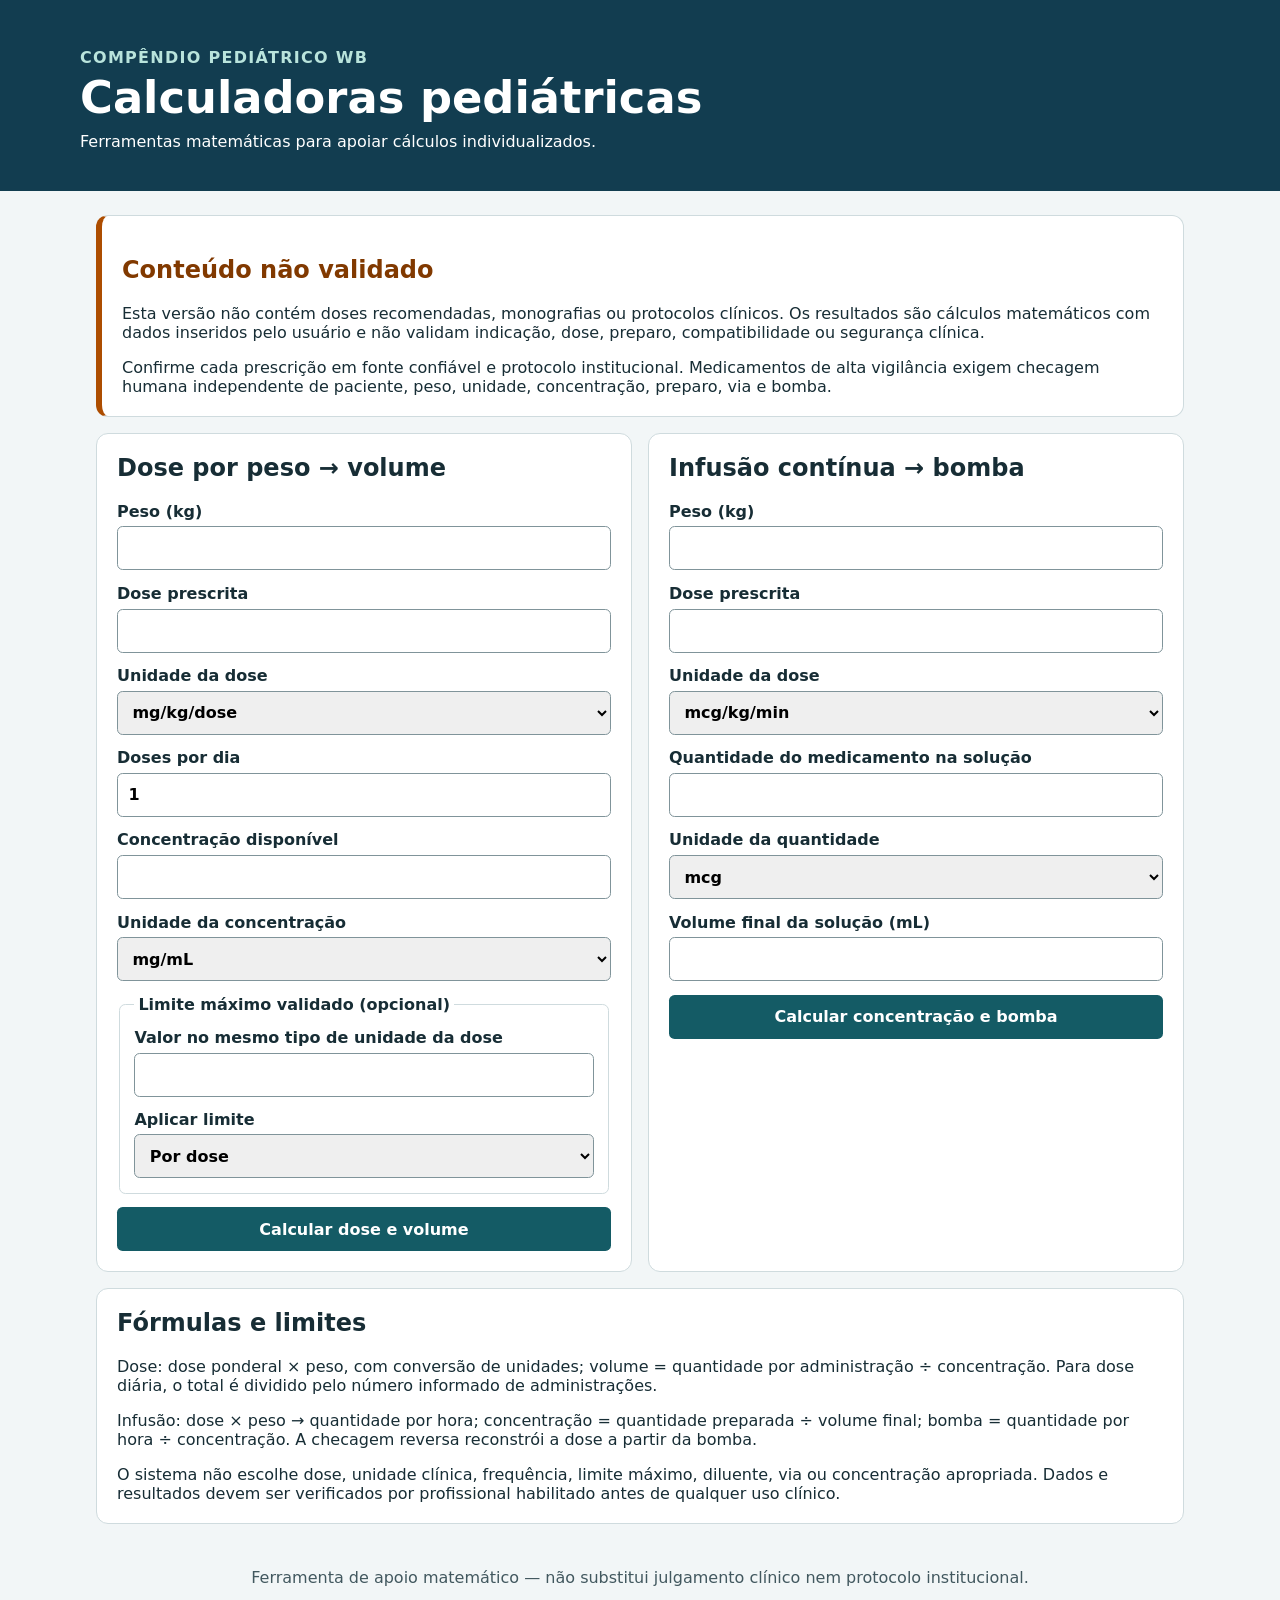
==== commit 9446d81b: "Merge remote-tracking branch 'origin/main' into copilot/compendium-update-and-review # Conflicts: #	" ====
--- a/index.html
+++ b/index.html
@@ -3,190 +3,119 @@
   <head>
     <meta charset="utf-8">
     <meta name="viewport" content="width=device-width, initial-scale=1">
-    <meta name="theme-color" content="#101719">
-    <meta name="description" content="Catálogo Pediátrico — consulta documental e busca em 498 monografias do PED-MASTER.">
-    <title>Catálogo Pediátrico — PED-MASTER</title>
+    <meta name="theme-color" content="#123d50">
+    <title>Compêndio Pediátrico WB — cálculos</title>
     <link rel="stylesheet" href="styles.css">
-    <script type="module" src="src/catalog.mjs"></script>
     <script type="module" src="src/app.mjs"></script>
   </head>
   <body>
     <header class="site-header">
-      <div class="header-inner">
-        <a class="brand" href="#inicio" aria-label="Catálogo Pediátrico, início">
-          <span class="brand-mark" aria-hidden="true">P</span>
-          <span><span class="brand-name">PED<span class="brand-separator">/</span>MASTER</span><span class="brand-caption">CATÁLOGO PEDIÁTRICO</span></span>
-        </a>
-        <nav aria-label="Navegação principal">
-          <a class="active" href="#catalogo">Catálogo</a>
-          <a href="#calculadoras">Calculadoras</a>
-          <a href="#fontes">Fontes &amp; escopo</a>
-        </nav>
-      </div>
+      <p class="eyebrow">Compêndio Pediátrico WB</p>
+      <h1>Calculadoras pediátricas</h1>
+      <p>Ferramentas matemáticas para apoiar cálculos individualizados.</p>
     </header>
 
-    <main id="inicio">
-      <section class="hero" aria-labelledby="page-title">
-        <div class="hero-copy">
-          <p class="eyebrow"><span class="status-dot" aria-hidden="true"></span> Referência documental · edição 2026</p>
-          <h1 id="page-title">Conhecimento pediátrico,<br><em>organizado com cuidado.</em></h1>
-          <p class="hero-description">Um catálogo de consulta para encontrar monografias pediátricas com contexto, rastreabilidade e os alertas originais preservados.</p>
-          <a class="hero-link" href="#catalogo">Explorar o catálogo <span aria-hidden="true">↘</span></a>
-        </div>
-        <div class="hero-ornament" aria-hidden="true"><span>498</span><small>MONOGRAFIAS</small></div>
+    <main>
+      <section class="notice" aria-labelledby="notice-title">
+        <h2 id="notice-title">Conteúdo não validado</h2>
+        <p>Esta versão não contém doses recomendadas, monografias ou protocolos clínicos. Os resultados são cálculos matemáticos com dados inseridos pelo usuário e não validam indicação, dose, preparo, compatibilidade ou segurança clínica.</p>
+        <p>Confirme cada prescrição em fonte confiável e protocolo institucional. Medicamentos de alta vigilância exigem checagem humana independente de paciente, peso, unidade, concentração, preparo, via e bomba.</p>
       </section>
 
-      <section class="stats" aria-label="Dados da edição">
-        <div><strong id="stat-count">—</strong><span>monografias</span></div>
-        <div><strong>13 set 2026</strong><span>edição de referência</span></div>
-        <div><strong>14 set 2026</strong><span>revisão corrigida</span></div>
-        <a href="catalogo-base.pdf" target="_blank" rel="noreferrer">Consultar catálogo-fonte <span aria-hidden="true">↗</span></a>
-      </section>
-
-      <section class="safety-notice" aria-labelledby="safety-title">
-        <span class="notice-icon" aria-hidden="true">!</span>
-        <div>
-          <h2 id="safety-title">Consulta documental — não é prescrição automática</h2>
-          <p>As monografias preservam registros, restrições e lacunas da fonte. A presença de uma informação não confirma indicação para um paciente, nem valida dose, preparo, via ou segurança. Confirme cada decisão em fontes atuais e protocolo institucional; medicamentos de alta vigilância exigem checagem humana independente.</p>
-        </div>
-      </section>
-
-      <section id="catalogo" class="catalog-section" aria-labelledby="catalog-title">
-        <div class="section-heading">
-          <div><p class="eyebrow">Biblioteca de referência</p><h2 id="catalog-title">Catálogo pediátrico</h2></div>
-          <span class="source-chip">PED-MASTER <span aria-hidden="true">·</span> 498 fichas</span>
-        </div>
-
-        <div class="catalog-tools">
-          <label class="search-box">
-            <span class="search-icon" aria-hidden="true">⌕</span>
-            <span class="visually-hidden">Buscar medicamento ou conteúdo da monografia</span>
-            <input id="catalog-search" type="search" placeholder="Buscar medicamento, indicação ou termo…" autocomplete="off">
-            <kbd>/</kbd>
-          </label>
-          <div class="filter-row" role="group" aria-label="Filtrar monografias">
-            <button class="filter-button selected" type="button" data-filter="all" aria-pressed="true">Todas</button>
-            <button class="filter-button" type="button" data-filter="restriction" aria-pressed="false">Com restrições</button>
-            <button class="filter-button" type="button" data-filter="off-label" aria-pressed="false">Off-label</button>
-            <button class="filter-button" type="button" data-filter="alert" aria-pressed="false">Alertas</button>
-          </div>
-        </div>
-
-        <div class="catalog-layout">
-          <aside class="catalog-sidebar" aria-label="Resultados do catálogo">
-            <div class="list-heading"><span>MEDICAMENTOS</span><span id="result-count" aria-live="polite">Carregando…</span></div>
-            <div id="catalog-list" class="catalog-list"></div>
-          </aside>
-          <article id="monograph" class="monograph" aria-live="polite" aria-label="Detalhes da monografia selecionada">
-            <div class="loading-state"><span class="loading-ring" aria-hidden="true"></span><p>Carregando o catálogo…</p></div>
-          </article>
-        </div>
-        <p id="catalog-error" class="catalog-error" role="alert" hidden>Não foi possível carregar o catálogo. Atualize a página ou consulte o arquivo-fonte.</p>
-        <p class="catalog-footnote">Busca textual nas monografias da edição carregada. Os filtros mostram sinalizadores documentais e não representam uma validação clínica.</p>
-      </section>
-
-      <section id="calculadoras" class="calculators-section" aria-labelledby="calculators-title">
-        <div class="section-heading">
-          <div><p class="eyebrow">Ferramentas matemáticas</p><h2 id="calculators-title">Calculadoras pediátricas</h2></div>
-          <span class="source-chip">Dados inseridos pelo usuário</span>
-        </div>
-        <p class="section-intro">Estas ferramentas não consultam nem recomendam doses do catálogo. Insira apenas uma prescrição já confirmada em fonte apropriada.</p>
-        <div class="calculators">
-          <section class="panel" aria-labelledby="dose-title">
-            <h3 id="dose-title">Dose por peso <span>→</span> volume</h3>
-            <form id="dose-form">
-              <label>Peso (kg)
-                <input name="weightKg" type="number" min="0.001" step="any" required>
+      <div class="calculators">
+        <section class="panel" aria-labelledby="dose-title">
+          <h2 id="dose-title">Dose por peso → volume</h2>
+          <form id="dose-form">
+            <label>Peso (kg)
+              <input name="weightKg" type="number" min="0.001" step="any" required>
+            </label>
+            <label>Dose prescrita
+              <input name="dose" type="number" min="0.000001" step="any" required>
+            </label>
+            <label>Unidade da dose
+              <select id="dose-unit" name="doseUnit">
+                <option>mg/kg/dose</option><option>mcg/kg/dose</option>
+                <option>g/kg/dose</option><option>U/kg/dose</option>
+                <option>mU/kg/dose</option><option>mEq/kg/dose</option>
+                <option>mg/kg/day</option><option>mcg/kg/day</option>
+                <option>g/kg/day</option><option>U/kg/day</option>
+                <option>mU/kg/day</option><option>mEq/kg/day</option>
+              </select>
+            </label>
+            <label data-daily-field hidden>Doses por dia
+              <input name="dosesPerDay" type="number" min="1" max="24" step="1" value="1">
+            </label>
+            <label>Concentração disponível
+              <input name="concentration" type="number" min="0.000001" step="any" required>
+            </label>
+            <label>Unidade da concentração
+              <select name="concentrationUnit">
+                <option>mg/mL</option><option>mcg/mL</option><option>g/mL</option>
+                <option>U/mL</option><option>mU/mL</option><option>mEq/mL</option>
+              </select>
+            </label>
+            <fieldset>
+              <legend>Limite máximo validado (opcional)</legend>
+              <label>Valor no mesmo tipo de unidade da dose
+                <input name="maximum" type="number" min="0.000001" step="any">
               </label>
-              <label>Dose prescrita
-                <input name="dose" type="number" min="0.000001" step="any" required>
-              </label>
-              <label>Unidade da dose
-                <select id="dose-unit" name="doseUnit">
-                  <option>mg/kg/dose</option><option>mcg/kg/dose</option>
-                  <option>g/kg/dose</option><option>U/kg/dose</option>
-                  <option>mU/kg/dose</option><option>mEq/kg/dose</option>
-                  <option>mg/kg/day</option><option>mcg/kg/day</option>
-                  <option>g/kg/day</option><option>U/kg/day</option>
-                  <option>mU/kg/day</option><option>mEq/kg/day</option>
+              <label>Aplicar limite
+                <select name="maximumScope">
+                  <option value="dose">Por dose</option><option value="day">Por dia</option>
                 </select>
               </label>
-              <label data-daily-field hidden>Doses por dia
-                <input name="dosesPerDay" type="number" min="1" max="24" step="1" value="1">
-              </label>
-              <label>Concentração disponível
-                <input name="concentration" type="number" min="0.000001" step="any" required>
-              </label>
-              <label>Unidade da concentração
-                <select name="concentrationUnit">
-                  <option>mg/mL</option><option>mcg/mL</option><option>g/mL</option>
-                  <option>U/mL</option><option>mU/mL</option><option>mEq/mL</option>
-                </select>
-              </label>
-              <fieldset>
-                <legend>Limite máximo confirmado na fonte (opcional)</legend>
-                <label>Valor no mesmo tipo de unidade da dose
-                  <input name="maximum" type="number" min="0.000001" step="any">
-                </label>
-                <label>Aplicar limite
-                  <select name="maximumScope">
-                    <option value="dose">Por dose</option><option value="day">Por dia</option>
-                  </select>
-                </label>
-              </fieldset>
-              <button type="submit">Calcular dose e volume</button>
-              <p class="error" role="alert" hidden></p>
-              <div class="result" id="dose-result" aria-live="polite" hidden></div>
-            </form>
-          </section>
+            </fieldset>
+            <button type="submit">Calcular dose e volume</button>
+            <p class="error" role="alert" hidden></p>
+            <div class="result" id="dose-result" aria-live="polite" hidden></div>
+          </form>
+        </section>
 
-          <section class="panel" aria-labelledby="infusion-title">
-            <h3 id="infusion-title">Infusão contínua <span>→</span> bomba</h3>
-            <form id="infusion-form">
-              <label>Peso (kg)
-                <input name="weightKg" type="number" min="0.001" step="any" required>
-              </label>
-              <label>Dose prescrita
-                <input name="dose" type="number" min="0.000001" step="any" required>
-              </label>
-              <label>Unidade da dose
-                <select name="doseUnit">
-                  <option>mcg/kg/min</option><option>mcg/kg/h</option>
-                  <option>mg/kg/min</option><option>mg/kg/h</option>
-                  <option>g/kg/min</option><option>g/kg/h</option>
-                  <option>U/kg/min</option><option>U/kg/h</option>
-                  <option>mU/kg/min</option><option>mU/kg/h</option>
-                  <option>mEq/kg/min</option><option>mEq/kg/h</option>
-                </select>
-              </label>
-              <label>Quantidade do medicamento na solução
-                <input name="quantity" type="number" min="0.000001" step="any" required>
-              </label>
-              <label>Unidade da quantidade
-                <select name="quantityUnit">
-                  <option>mcg</option><option>mg</option><option>g</option>
-                  <option>U</option><option>mU</option><option>mEq</option>
-                </select>
-              </label>
-              <label>Volume final da solução (mL)
-                <input name="finalVolumeMl" type="number" min="0.001" step="any" required>
-              </label>
-              <button type="submit">Calcular concentração e bomba</button>
-              <p class="error" role="alert" hidden></p>
-              <div class="result" id="infusion-result" aria-live="polite" hidden></div>
-            </form>
-          </section>
-        </div>
-        <p class="calculator-warning">Resultados são cálculos matemáticos com os dados inseridos e não confirmam indicação, dose, preparo, compatibilidade ou segurança clínica. Confira unidades, arredondamentos e resultado com profissional habilitado.</p>
-      </section>
+        <section class="panel" aria-labelledby="infusion-title">
+          <h2 id="infusion-title">Infusão contínua → bomba</h2>
+          <form id="infusion-form">
+            <label>Peso (kg)
+              <input name="weightKg" type="number" min="0.001" step="any" required>
+            </label>
+            <label>Dose prescrita
+              <input name="dose" type="number" min="0.000001" step="any" required>
+            </label>
+            <label>Unidade da dose
+              <select name="doseUnit">
+                <option>mcg/kg/min</option><option>mcg/kg/h</option>
+                <option>mg/kg/min</option><option>mg/kg/h</option>
+                <option>g/kg/min</option><option>g/kg/h</option>
+                <option>U/kg/min</option><option>U/kg/h</option>
+                <option>mU/kg/min</option><option>mU/kg/h</option>
+                <option>mEq/kg/min</option><option>mEq/kg/h</option>
+              </select>
+            </label>
+            <label>Quantidade do medicamento na solução
+              <input name="quantity" type="number" min="0.000001" step="any" required>
+            </label>
+            <label>Unidade da quantidade
+              <select name="quantityUnit">
+                <option>mcg</option><option>mg</option><option>g</option>
+                <option>U</option><option>mU</option><option>mEq</option>
+              </select>
+            </label>
+            <label>Volume final da solução (mL)
+              <input name="finalVolumeMl" type="number" min="0.001" step="any" required>
+            </label>
+            <button type="submit">Calcular concentração e bomba</button>
+            <p class="error" role="alert" hidden></p>
+            <div class="result" id="infusion-result" aria-live="polite" hidden></div>
+          </form>
+        </section>
+      </div>
 
-      <section id="fontes" class="source-section" aria-labelledby="source-title">
-        <p class="eyebrow">Rastreabilidade e escopo</p>
-        <h2 id="source-title">Uma referência, com contexto preservado.</h2>
-        <p>Catálogo Posológico Pediátrico · edição de 13/09/2026 · revisão corrigida em 14/09/2026. Esta interface apresenta as monografias do PED-MASTER como material documental; não substitui validação clínica, farmacêutica ou regulatória.</p>
-        <a href="catalogo-base.pdf" target="_blank" rel="noreferrer">Abrir PDF da fonte <span aria-hidden="true">↗</span></a>
+      <section class="method" aria-labelledby="method-title">
+        <h2 id="method-title">Fórmulas e limites</h2>
+        <p>Dose: dose ponderal × peso, com conversão de unidades; volume = quantidade por administração ÷ concentração. Para dose diária, o total é dividido pelo número informado de administrações.</p>
+        <p>Infusão: dose × peso → quantidade por hora; concentração = quantidade preparada ÷ volume final; bomba = quantidade por hora ÷ concentração. A checagem reversa reconstrói a dose a partir da bomba.</p>
+        <p>O sistema não escolhe dose, unidade clínica, frequência, limite máximo, diluente, via ou concentração apropriada. Dados e resultados devem ser verificados por profissional habilitado antes de qualquer uso clínico.</p>
       </section>
     </main>
-    <footer><span>PED<span class="brand-separator">/</span>MASTER</span><span>Ferramenta de referência · Uso profissional responsável</span></footer>
+    <footer>Ferramenta de apoio matemático — não substitui julgamento clínico nem protocolo institucional.</footer>
   </body>
 </html>
--- a/styles.css
+++ b/styles.css
@@ -1,227 +1,54 @@
 :root {
-  color-scheme: dark;
-  font-family: Inter, "Avenir Next", Avenir, "Segoe UI", sans-serif;
-  color: #e8e5dc;
-  background: #101719;
+  color-scheme: light;
+  font-family: system-ui, -apple-system, BlinkMacSystemFont, "Segoe UI", sans-serif;
+  color: #172d35;
+  background: #f2f6f7;
   font-synthesis: none;
-  --bg: #101719;
-  --surface: #172124;
-  --surface-raised: #1b282b;
-  --line: #2a393b;
-  --muted: #9aa7a5;
-  --gold: #d0b486;
-  --mint: #8cb6a6;
 }
 
 * { box-sizing: border-box; }
-html { scroll-behavior: smooth; scroll-padding-top: 6rem; }
-body { margin: 0; min-width: 320px; background: var(--bg); }
-a { color: inherit; }
-button, input, select { font: inherit; }
-button, a, input, select { -webkit-tap-highlight-color: transparent; }
+
+body { margin: 0; }
 
 .site-header {
-  position: sticky;
-  z-index: 10;
-  top: 0;
-  border-bottom: 1px solid rgba(208, 180, 134, 0.14);
-  background: rgba(16, 23, 25, 0.94);
-  backdrop-filter: blur(16px);
+  padding: 2.5rem max(1.25rem, calc((100% - 1120px) / 2));
+  color: white;
+  background: #123d50;
 }
-.header-inner {
-  display: flex;
-  width: min(1240px, calc(100% - 3rem));
-  min-height: 76px;
-  margin: auto;
-  align-items: center;
-  justify-content: space-between;
-  gap: 2rem;
+
+.site-header h1 { margin: 0.25rem 0; font-size: clamp(1.8rem, 5vw, 2.8rem); }
+.site-header p { margin: 0.5rem 0 0; }
+.eyebrow { color: #b9e4dc; font-weight: 700; letter-spacing: 0.08em; text-transform: uppercase; }
+main { max-width: 1120px; margin: 1.5rem auto; padding: 0 1rem; }
+
+.notice, .panel, .method {
+  border: 1px solid #cfdbde;
+  border-radius: 0.75rem;
+  background: white;
+  padding: 1.25rem;
 }
-.brand { display: flex; align-items: center; gap: 0.75rem; text-decoration: none; }
-.brand-mark {
-  display: grid;
-  width: 38px;
-  height: 38px;
-  border: 1px solid rgba(208, 180, 134, 0.55);
-  border-radius: 50%;
-  color: var(--gold);
-  font-family: Georgia, "Times New Roman", serif;
-  font-size: 1.35rem;
-  place-items: center;
-}
-.brand-name { display: block; color: #f2efe6; font-size: 0.8rem; font-weight: 750; letter-spacing: 0.13em; }
-.brand-separator { color: var(--gold); }
-.brand-caption { display: block; margin-top: 0.25rem; color: var(--muted); font-size: 0.57rem; letter-spacing: 0.16em; }
-nav { display: flex; align-items: center; gap: clamp(1rem, 3vw, 2.5rem); }
-nav a { padding: 0.6rem 0; color: #aab5b2; font-size: 0.83rem; text-decoration: none; transition: color 160ms ease; }
-nav a:hover, nav a:focus-visible, nav a.active { color: var(--gold); }
 
-main { width: min(1240px, calc(100% - 3rem)); margin: auto; }
-.hero {
-  position: relative;
-  display: flex;
-  min-height: 400px;
-  padding: 5.25rem 0 4rem;
-  align-items: center;
-  justify-content: space-between;
-  overflow: hidden;
-}
-.hero::before {
-  position: absolute;
-  z-index: -1;
-  top: 1rem;
-  right: -6rem;
-  width: 38rem;
-  height: 38rem;
-  border: 1px solid rgba(208, 180, 134, 0.1);
-  border-radius: 50%;
-  box-shadow: 0 0 0 3rem rgba(208, 180, 134, 0.018), 0 0 0 6rem rgba(208, 180, 134, 0.018);
-  content: "";
-}
-.hero-copy { max-width: 730px; }
-.eyebrow { margin: 0 0 1rem; color: var(--gold); font-size: 0.68rem; font-weight: 700; letter-spacing: 0.17em; text-transform: uppercase; }
-.status-dot { display: inline-block; width: 7px; height: 7px; margin-right: 0.5rem; border-radius: 50%; background: var(--mint); box-shadow: 0 0 10px rgba(140, 182, 166, 0.6); }
-h1, h2, h3, p { overflow-wrap: anywhere; }
-h1 { margin: 0; color: #f1eee5; font-family: Georgia, "Times New Roman", serif; font-size: clamp(2.8rem, 6vw, 5.4rem); font-weight: 400; letter-spacing: -0.045em; line-height: 1.05; }
-h1 em { color: var(--gold); font-weight: 400; }
-.hero-description { max-width: 560px; margin: 1.5rem 0 1.75rem; color: #a9b4b0; font-size: 1rem; line-height: 1.8; }
-.hero-link { display: inline-flex; align-items: center; gap: 0.6rem; color: var(--gold); font-size: 0.87rem; font-weight: 650; text-decoration: none; }
-.hero-link:hover span { transform: translate(2px, 2px); }
-.hero-link span { display: inline-block; transition: transform 160ms ease; }
-.hero-ornament { display: grid; min-width: 175px; margin: 0 2rem 0 1rem; justify-items: center; color: rgba(208, 180, 134, 0.8); }
-.hero-ornament span { font-family: Georgia, "Times New Roman", serif; font-size: 6rem; line-height: 1; }
-.hero-ornament small { margin-top: 0.5rem; color: var(--muted); font-size: 0.62rem; letter-spacing: 0.2em; }
-
-.stats { display: grid; grid-template-columns: 1fr 1fr 1fr auto; margin-bottom: 3.75rem; border-top: 1px solid var(--line); border-bottom: 1px solid var(--line); }
-.stats > div, .stats > a { min-height: 82px; padding: 1rem 1.5rem; border-right: 1px solid var(--line); }
-.stats > div:first-child { padding-left: 0; }
-.stats > a { display: flex; align-items: center; gap: 0.6rem; border-right: 0; color: var(--gold); font-size: 0.78rem; text-decoration: none; }
-.stats > a:hover { color: #ead8b9; }
-.stats strong, .stats span { display: block; }
-.stats strong { color: #e9e5da; font-family: Georgia, "Times New Roman", serif; font-size: 1.25rem; font-weight: 400; }
-.stats div:first-child strong { color: var(--gold); font-size: 1.65rem; }
-.stats div span { margin-top: 0.25rem; color: var(--muted); font-size: 0.73rem; }
-
-.safety-notice { display: flex; gap: 1rem; margin-bottom: 5.5rem; padding: 1.2rem 1.4rem; border: 1px solid rgba(208, 180, 134, 0.26); border-radius: 5px; background: rgba(208, 180, 134, 0.045); }
-.notice-icon { display: grid; flex: 0 0 25px; width: 25px; height: 25px; border: 1px solid var(--gold); border-radius: 50%; color: var(--gold); font-family: Georgia, serif; place-items: center; }
-.safety-notice h2 { margin: 0 0 0.45rem; color: #e8dec9; font-size: 0.86rem; font-weight: 650; }
-.safety-notice p { margin: 0; color: #a7afaa; font-size: 0.78rem; line-height: 1.7; }
-
-.catalog-section, .calculators-section { margin-bottom: 6.5rem; }
-.section-heading { display: flex; align-items: end; justify-content: space-between; gap: 1rem; margin-bottom: 1.7rem; }
-.section-heading .eyebrow { margin-bottom: 0.6rem; }
-.section-heading h2, .source-section h2 { margin: 0; color: #f0ede4; font-family: Georgia, "Times New Roman", serif; font-size: clamp(2rem, 4vw, 2.8rem); font-weight: 400; letter-spacing: -0.03em; }
-.source-chip { padding: 0.55rem 0.75rem; border: 1px solid var(--line); border-radius: 999px; color: #b6c0ba; font-size: 0.66rem; letter-spacing: 0.04em; white-space: nowrap; }
-.source-chip span { padding: 0 0.2rem; color: var(--gold); }
-.catalog-tools { display: flex; align-items: center; justify-content: space-between; gap: 1rem; margin-bottom: 1rem; }
-.search-box { display: flex; min-width: 260px; min-height: 48px; flex: 1; align-items: center; gap: 0.65rem; padding: 0 0.85rem; border: 1px solid var(--line); border-radius: 4px; background: var(--surface); }
-.search-box:focus-within { border-color: rgba(208, 180, 134, 0.7); box-shadow: 0 0 0 2px rgba(208, 180, 134, 0.1); }
-.search-icon { color: var(--gold); font-size: 1.45rem; line-height: 1; transform: rotate(-20deg); }
-.search-box input { width: 100%; min-width: 0; border: 0; outline: 0; color: #ece8dd; background: transparent; font-size: 0.82rem; }
-.search-box input::placeholder { color: #778682; }
-kbd { padding: 0.15rem 0.35rem; border: 1px solid #3b4949; border-radius: 3px; color: #86938f; font-size: 0.68rem; }
-.filter-row { display: flex; flex-wrap: wrap; gap: 0.4rem; }
-.filter-button { min-height: 38px; padding: 0.45rem 0.7rem; border: 1px solid var(--line); border-radius: 3px; color: #aab4af; background: transparent; cursor: pointer; font-size: 0.7rem; transition: border-color 150ms ease, color 150ms ease, background 150ms ease; }
-.filter-button:hover, .filter-button.selected { border-color: rgba(208, 180, 134, 0.55); color: var(--gold); background: rgba(208, 180, 134, 0.07); }
-.filter-button:focus-visible, button:focus-visible, a:focus-visible, input:focus-visible, select:focus-visible { outline: 2px solid var(--gold); outline-offset: 3px; }
-
-.catalog-layout { display: grid; min-height: 600px; grid-template-columns: minmax(240px, 0.73fr) minmax(0, 1.75fr); border: 1px solid var(--line); border-radius: 5px; background: var(--surface); }
-.catalog-sidebar { min-width: 0; border-right: 1px solid var(--line); }
-.list-heading { position: sticky; z-index: 2; top: 76px; display: flex; min-height: 47px; align-items: center; justify-content: space-between; gap: 0.5rem; padding: 0 1rem; border-bottom: 1px solid var(--line); background: #172124; color: #9eaaa5; font-size: 0.61rem; font-weight: 700; letter-spacing: 0.12em; }
-.list-heading span:last-child { color: var(--gold); font-size: 0.65rem; letter-spacing: 0; white-space: nowrap; }
-.catalog-list { max-height: 650px; overflow: auto; overscroll-behavior: contain; scrollbar-color: #52615e #172124; scrollbar-width: thin; }
-.medicine-row { display: flex; width: 100%; min-height: 63px; align-items: center; gap: 0.7rem; padding: 0.75rem 0.9rem; border: 0; border-bottom: 1px solid rgba(42, 57, 59, 0.7); color: #d9ddd6; background: transparent; cursor: pointer; text-align: left; transition: background 140ms ease; }
-.medicine-row:hover { background: rgba(255, 255, 255, 0.025); }
-.medicine-row[aria-pressed="true"] { background: rgba(208, 180, 134, 0.09); box-shadow: inset 2px 0 var(--gold); }
-.row-number { flex: 0 0 2rem; color: #81908b; font-family: Georgia, serif; font-size: 0.75rem; }
-.row-name { min-width: 0; flex: 1; font-size: 0.78rem; line-height: 1.4; }
-.row-page { color: #72817d; font-size: 0.64rem; white-space: nowrap; }
-.empty-list { margin: 1rem; color: var(--muted); font-size: 0.78rem; line-height: 1.6; }
-.monograph { min-width: 0; padding: clamp(1.25rem, 3vw, 2.5rem); }
-.monograph-header { display: flex; align-items: flex-start; justify-content: space-between; gap: 1rem; padding-bottom: 1.4rem; border-bottom: 1px solid var(--line); }
-.monograph-kicker { margin: 0 0 0.6rem; color: var(--gold); font-size: 0.62rem; font-weight: 700; letter-spacing: 0.14em; text-transform: uppercase; }
-.monograph h3 { margin: 0; color: #f0ece1; font-family: Georgia, "Times New Roman", serif; font-size: clamp(1.65rem, 3vw, 2.3rem); font-weight: 400; line-height: 1.2; }
-.page-chip { flex: 0 0 auto; padding: 0.42rem 0.55rem; border: 1px solid var(--line); border-radius: 3px; color: #aab5af; font-size: 0.67rem; }
-.monograph-flags { display: flex; flex-wrap: wrap; gap: 0.4rem; margin: 1rem 0; }
-.flag { padding: 0.34rem 0.5rem; border: 1px solid rgba(208, 180, 134, 0.24); border-radius: 2px; color: #dcc49d; background: rgba(208, 180, 134, 0.06); font-size: 0.62rem; }
-.monograph-text { margin: 1.5rem 0 0; color: #c4cbc3; font-family: "Avenir Next", Avenir, "Segoe UI", sans-serif; font-size: 0.84rem; line-height: 1.85; white-space: pre-wrap; overflow-wrap: anywhere; }
-.monograph-source { margin: 1.5rem 0 0; padding-top: 0.85rem; border-top: 1px solid var(--line); color: #86938f; font-size: 0.7rem; }
-.loading-state { display: grid; min-height: 500px; color: var(--muted); font-size: 0.8rem; place-content: center; justify-items: center; }
-.loading-ring { width: 26px; height: 26px; border: 2px solid var(--line); border-top-color: var(--gold); border-radius: 50%; animation: spin 800ms linear infinite; }
-@keyframes spin { to { transform: rotate(360deg); } }
-.catalog-error { padding: 1rem; border: 1px solid #985f51; color: #edb5a3; background: rgba(152, 95, 81, 0.1); }
-.catalog-footnote { margin: 0.85rem 0 0; color: #7f8d88; font-size: 0.68rem; line-height: 1.6; }
-
-.section-intro { max-width: 740px; margin: -0.7rem 0 1.5rem; color: var(--muted); font-size: 0.84rem; line-height: 1.7; }
-.calculators { display: grid; grid-template-columns: repeat(2, minmax(0, 1fr)); gap: 1rem; }
-.panel { padding: clamp(1.2rem, 3vw, 1.8rem); border: 1px solid var(--line); border-radius: 5px; background: var(--surface); }
-.panel h3 { margin: 0 0 1.5rem; color: #eeeae0; font-family: Georgia, "Times New Roman", serif; font-size: 1.35rem; font-weight: 400; }
-.panel h3 span { color: var(--gold); }
-form { display: grid; gap: 0.9rem; }
-label { display: grid; gap: 0.4rem; color: #b8c2bc; font-size: 0.75rem; font-weight: 600; }
-input, select { min-height: 43px; border: 1px solid #3a4949; border-radius: 3px; padding: 0.55rem 0.65rem; color: #e5e5dc; background: #111a1c; font-size: 0.8rem; }
-input:focus, select:focus { border-color: var(--gold); outline: 0; }
-fieldset { display: grid; gap: 0.8rem; border: 1px solid var(--line); border-radius: 3px; padding: 0.9rem; }
-legend { padding: 0 0.3rem; color: #c6b28e; font-size: 0.73rem; font-weight: 650; }
-button[type="submit"] { min-height: 45px; border: 1px solid #b99b6f; border-radius: 3px; color: #17201f; background: var(--gold); cursor: pointer; font-size: 0.78rem; font-weight: 750; transition: background 150ms ease; }
-button[type="submit"]:hover { background: #e0c79f; }
-.result { padding: 0.85rem; border-left: 2px solid var(--mint); color: #c7d5ce; background: rgba(140, 182, 166, 0.08); font-size: 0.78rem; line-height: 1.65; overflow-wrap: anywhere; }
+.notice { border-left: 6px solid #ad4d00; }
+.notice h2 { color: #813900; }
+.notice p:last-child, .method p:last-child { margin-bottom: 0; }
+.calculators { display: grid; grid-template-columns: repeat(2, minmax(0, 1fr)); gap: 1rem; margin: 1rem 0; }
+.panel h2, .method h2 { margin-top: 0; }
+form { display: grid; gap: 0.85rem; }
+label { display: grid; gap: 0.35rem; font-weight: 650; }
+input, select, button { min-height: 2.75rem; border: 1px solid #80949a; border-radius: 0.35rem; padding: 0.5rem 0.65rem; font: inherit; }
+input:focus, select:focus, button:focus-visible { outline: 3px solid #70b6a8; outline-offset: 2px; }
+fieldset { display: grid; gap: 0.8rem; border: 1px solid #cfdbde; border-radius: 0.4rem; padding: 0.9rem; }
+legend { font-weight: 700; padding: 0 0.25rem; }
+button { border: 0; color: white; background: #145b65; font-weight: 700; cursor: pointer; }
+button:hover { background: #0e434b; }
+.result { border-radius: 0.4rem; background: #e9f5f1; padding: 0.8rem; overflow-wrap: anywhere; }
 .result p:first-child { margin-top: 0; }
 .result p:last-child { margin-bottom: 0; }
-.warning, .error { color: #e8bc96; font-weight: 700; }
-.error { padding: 0.75rem; border: 1px solid rgba(232, 188, 150, 0.35); border-radius: 3px; background: rgba(232, 188, 150, 0.06); }
-.calculator-warning { margin: 1rem 0 0; padding: 1rem 1.1rem; border-left: 2px solid #a56855; color: #c99a88; background: rgba(165, 104, 85, 0.07); font-size: 0.76rem; line-height: 1.7; }
+.warning, .error { color: #813900; font-weight: 700; }
+.error { padding: 0.75rem; border-radius: 0.4rem; background: #fff0df; }
+.method { margin-bottom: 1rem; }
+footer { padding: 1.25rem; text-align: center; color: #42585f; }
 
-.source-section { margin: 0 0 5rem; padding: 2.2rem; border: 1px solid var(--line); background: linear-gradient(120deg, rgba(208, 180, 134, 0.06), transparent 70%); }
-.source-section .eyebrow { margin-bottom: 0.7rem; }
-.source-section h2 { max-width: 570px; }
-.source-section p:not(.eyebrow) { max-width: 760px; margin: 1rem 0; color: var(--muted); font-size: 0.82rem; line-height: 1.8; }
-.source-section a { color: var(--gold); font-size: 0.78rem; text-decoration: none; }
-.source-section a:hover { text-decoration: underline; }
-footer { display: flex; width: min(1240px, calc(100% - 3rem)); min-height: 76px; margin: auto; align-items: center; justify-content: space-between; gap: 1rem; border-top: 1px solid var(--line); color: #7e8b86; font-size: 0.68rem; }
-footer > span:first-child { color: #d1c8b5; font-weight: 700; letter-spacing: 0.12em; }
-.visually-hidden { position: absolute; width: 1px; height: 1px; padding: 0; margin: -1px; overflow: hidden; clip: rect(0, 0, 0, 0); white-space: nowrap; border: 0; }
-
-@media (max-width: 900px) {
-  .catalog-tools { align-items: stretch; flex-direction: column; }
-  .search-box { flex: auto; }
-  .filter-row { overflow-x: auto; padding: 2px 0 4px; }
-  .filter-button { flex: 0 0 auto; }
+@media (max-width: 760px) {
+  .calculators { grid-template-columns: 1fr; }
 }
-@media (max-width: 680px) {
-  .header-inner, main, footer { width: min(100% - 2rem, 1240px); }
-  .header-inner { min-height: 68px; gap: 1rem; }
-  .brand-mark { width: 33px; height: 33px; }
-  .brand-caption { font-size: 0.5rem; }
-  nav { gap: 0.9rem; }
-  nav a { font-size: 0.7rem; }
-  nav a:last-child { display: none; }
-  .hero { min-height: 360px; padding: 4rem 0 3rem; }
-  .hero-ornament { min-width: auto; margin: 0 0 0 0.5rem; opacity: 0.55; }
-  .hero-ornament span { font-size: clamp(3rem, 12vw, 5rem); }
-  .hero-ornament small { font-size: 0.48rem; }
-  .hero::before { right: -19rem; }
-  .hero-description { max-width: 440px; font-size: 0.9rem; }
-  .stats { grid-template-columns: 1fr 1fr; margin-bottom: 2.7rem; }
-  .stats > div, .stats > a { min-height: 72px; padding: 0.8rem; border-bottom: 1px solid var(--line); }
-  .stats > div:first-child { padding-left: 0; }
-  .stats > div:nth-child(2) { border-right: 0; }
-  .stats > a { border-right: 0; }
-  .safety-notice { margin-bottom: 4rem; padding: 1rem; }
-  .section-heading { align-items: flex-start; }
-  .source-chip { max-width: 42%; white-space: normal; text-align: center; }
-  .catalog-layout { grid-template-columns: 1fr; }
-  .catalog-sidebar { border-right: 0; border-bottom: 1px solid var(--line); }
-  .list-heading { top: 68px; }
-  .catalog-list { display: grid; max-height: 245px; grid-template-columns: repeat(2, minmax(0, 1fr)); }
-  .medicine-row { min-height: 56px; padding: 0.65rem; gap: 0.4rem; }
-  .row-number { flex-basis: 1.6rem; font-size: 0.66rem; }
-  .row-name { font-size: 0.69rem; }
-  .row-page { font-size: 0.59rem; }
-  .monograph { padding: 1.15rem; }
-  .calculators { grid-template-columns: 1fr; }
-  .source-section { padding: 1.3rem; }
-}
-@media (prefers-reduced-motion: reduce) {
-  *, *::before, *::after { scroll-behavior: auto !important; animation-duration: 0.01ms !important; animation-iteration-count: 1 !important; transition-duration: 0.01ms !important; }
-}
